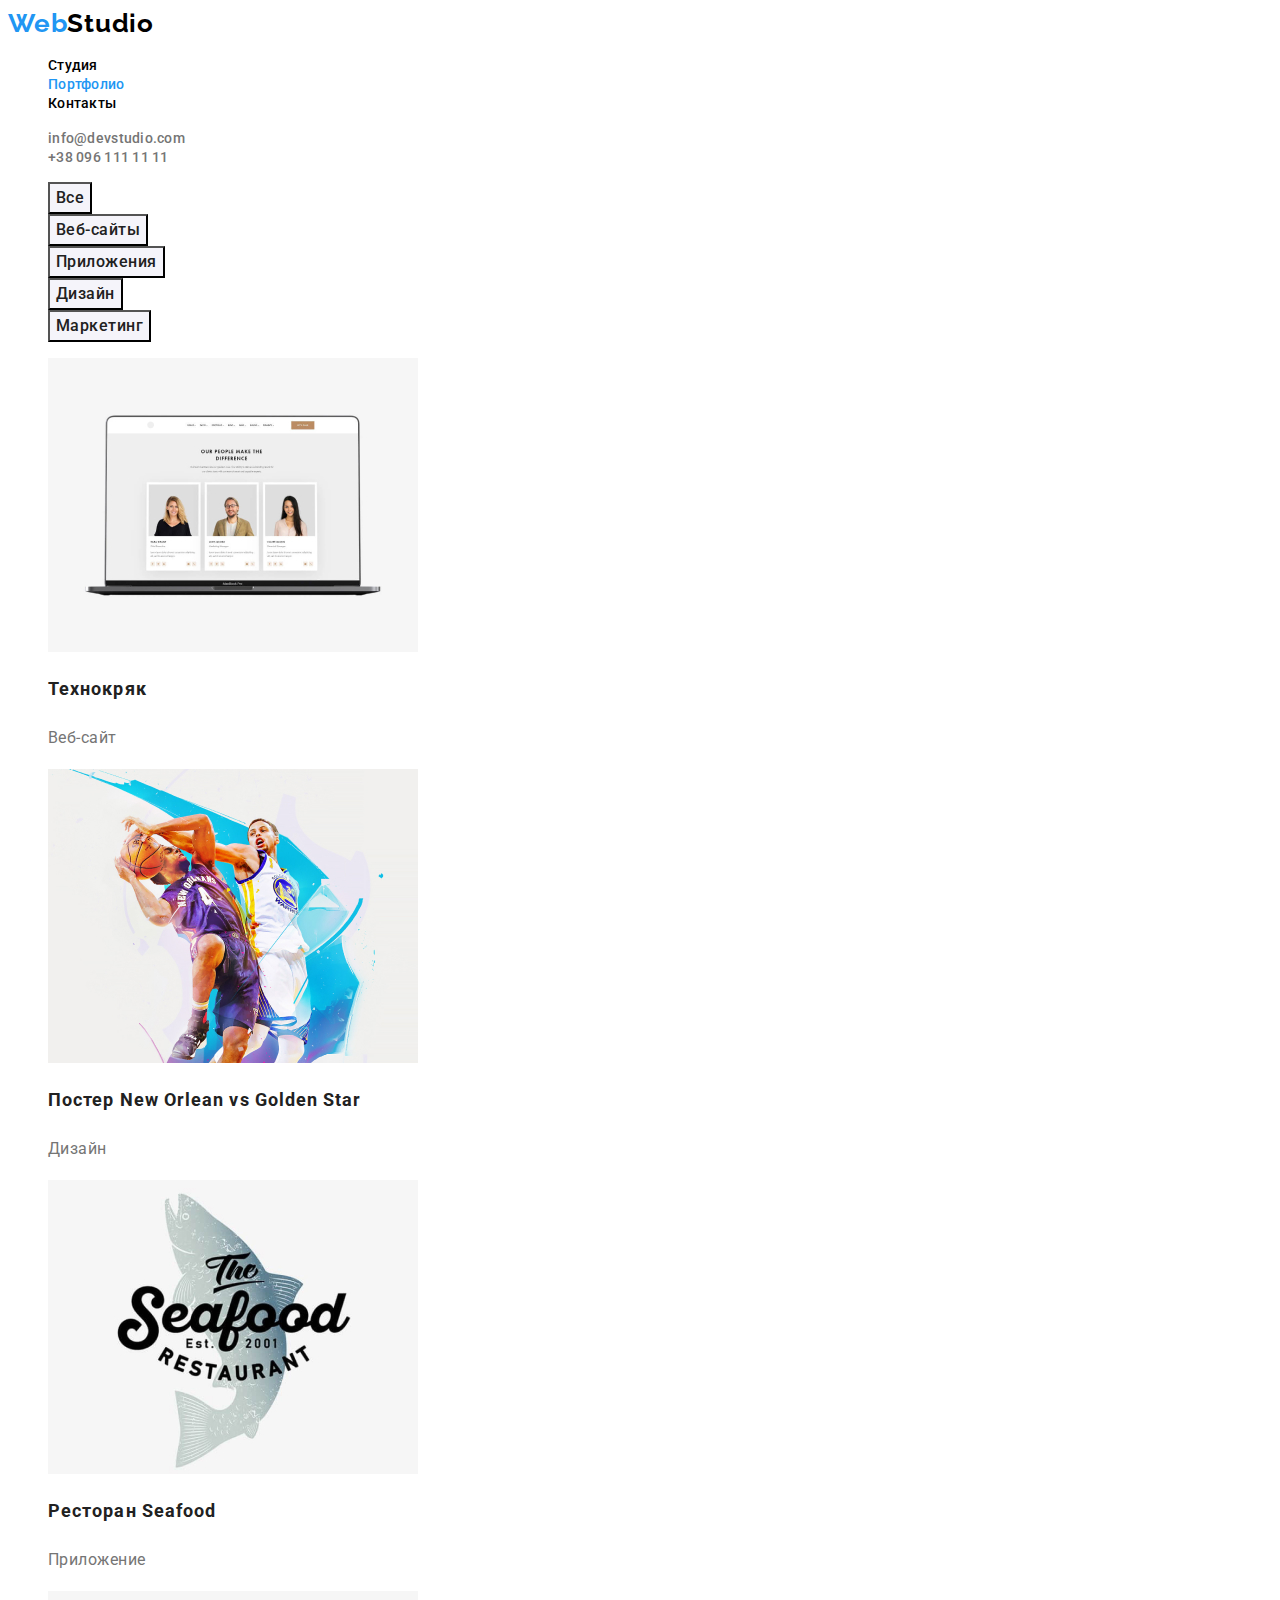
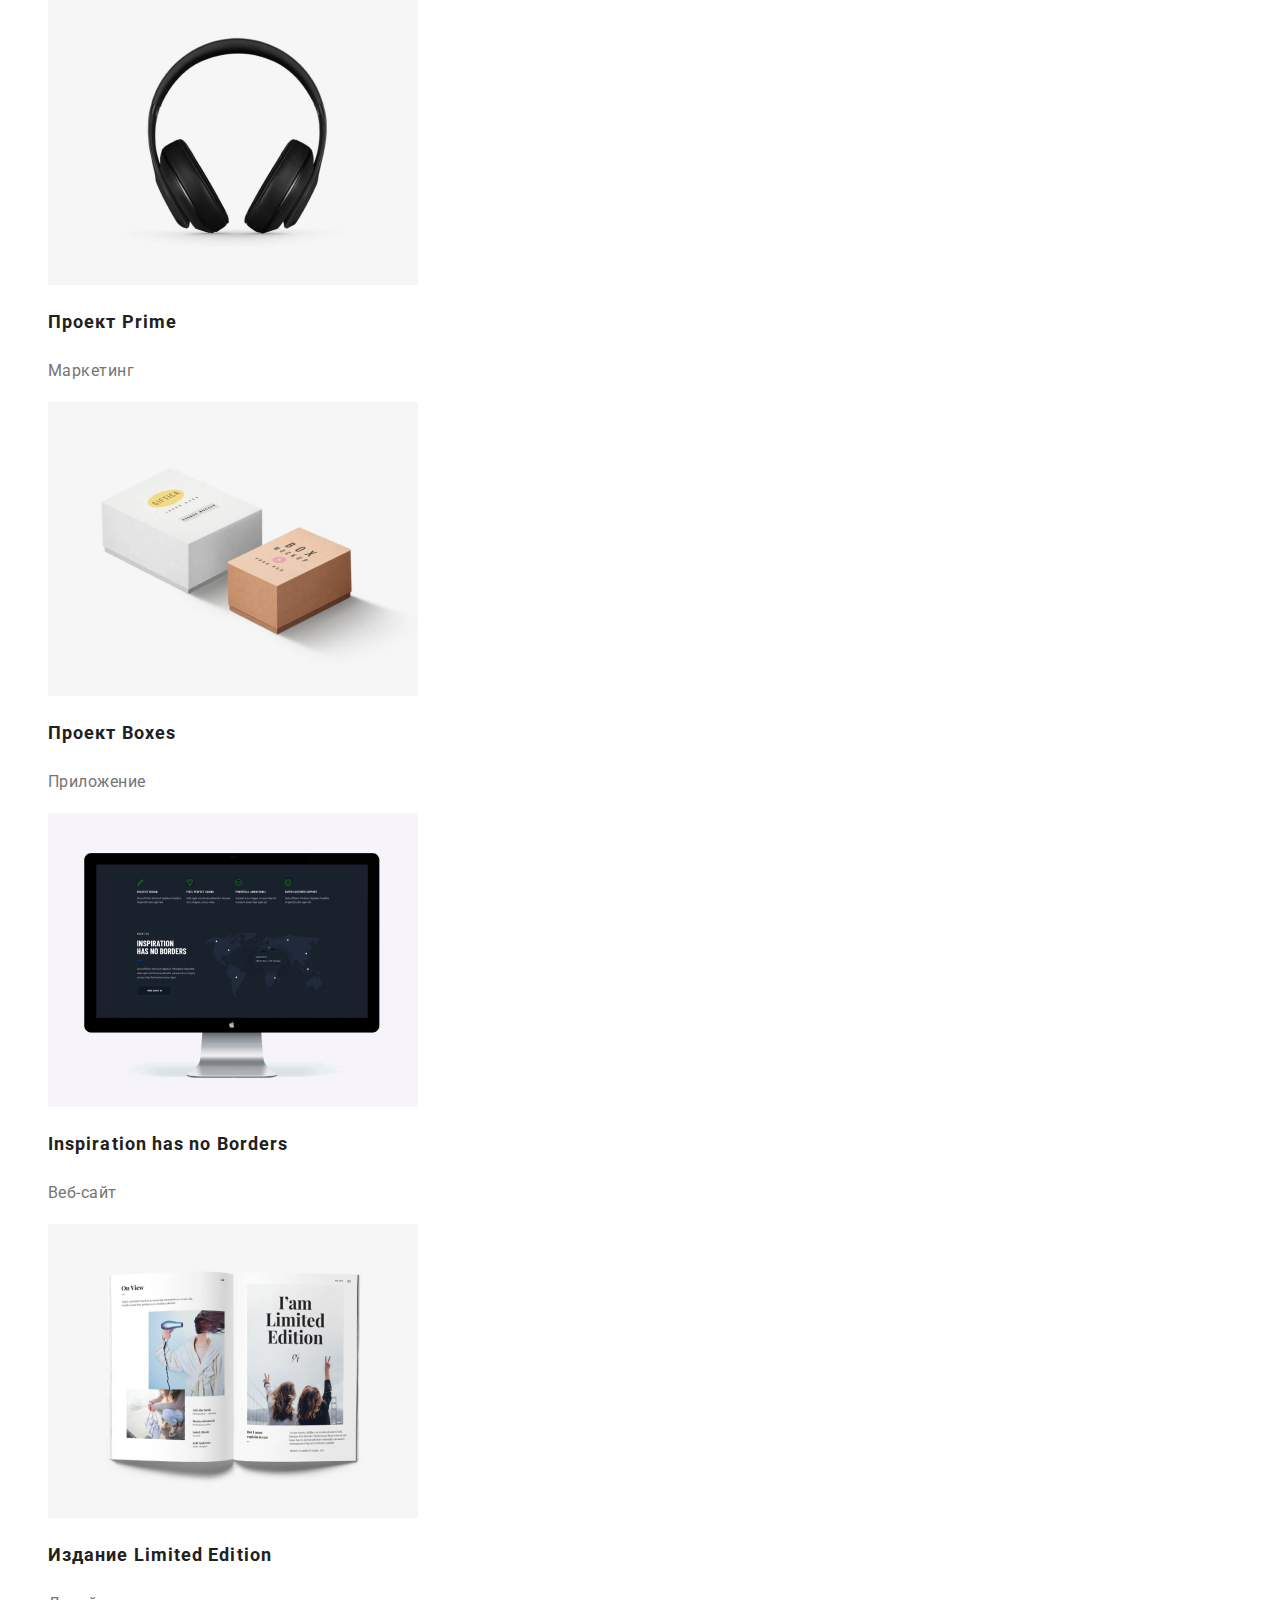
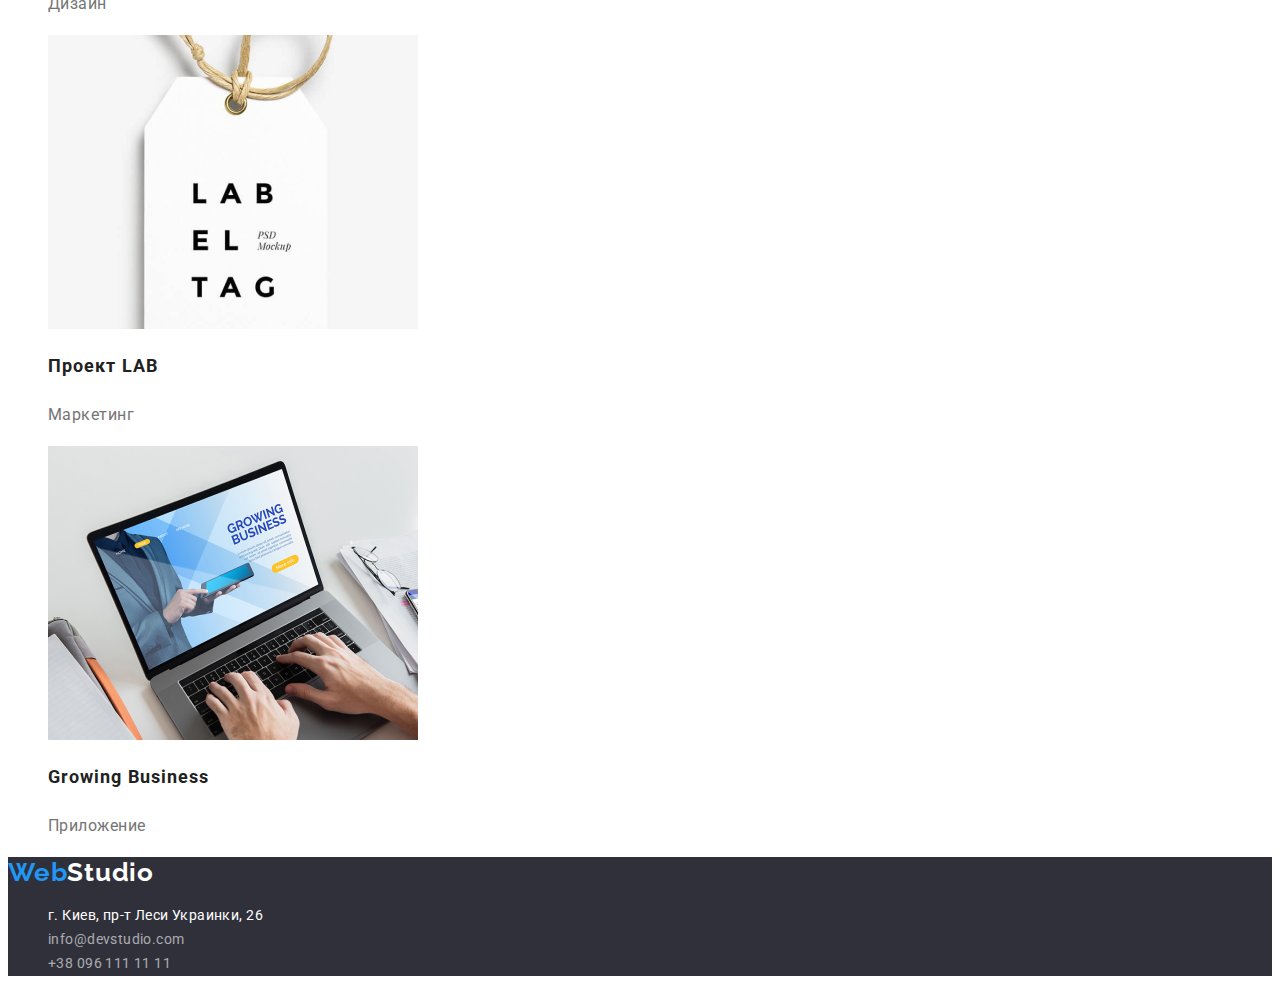
==== portfolio.html @ 1c113f33 "Копирование ДЗ-2" ====
<!DOCTYPE html>
<html lang="ru">

<head>
    <meta charset="UTF-8">
    <meta http-equiv="X-UA-Compatible" content="IE=edge">
    <meta name="viewport" content="width=device-width, initial-scale=1.0">
    <title>Вебстудия</title>
    <link rel="preconnect" href="https://fonts.gstatic.com">
    <link href="https://fonts.googleapis.com/css2?family=Raleway:wght@700&family=Roboto:wght@400;500;700;900&display=swap"
        rel="stylesheet">
    <link rel="stylesheet" href="https://cdnjs.cloudflare.com/ajax/libs/modern-normalize/1.0.0/modern-normalize.css"
        integrity="sha512-Zx6MlUMKSVJoQ+83OwhdILe8cSEsCzfqThJd7J/VA2UrK6Ctj85p+xzqfyuNXE5B1k25uUdmJ2OzItbBy9GHAQ=="
        crossorigin="anonymous" />
    <link rel="stylesheet" href="./css/styles.css">
</head>

<body>
    <!-- Шапка сайта -->
    <header class="top-header">

        <nav class="header-nav">
            <a class="logo link" href="./index.html" lang="en"><span class="logo-web">Web</span>Studio</a>
        
            <ul class="nav-list list">
                <li class="nav-item"><a class="nav-link link" href="./index.html">Студия</a></li>
                <li class="nav-item"><a class="nav-link current link" href="./portfolio.html">Портфолио</a></li>
                <li class="nav-item"><a class="nav-link link" href="">Контакты</a></li>
            </ul>
        </nav>

        <ul class="list contact-list">
            <li><a class="mail-link link" href="mailto:info@devstudio.com" lang="en">info@devstudio.com</a></li>
            <li><a class="tell-link link" href="tel:+380961111111">+38 096 111 11 11</a></li>
        </ul>
    </header>

    <!--Основной контент-->
    <main>
        <h1 hidden>Наши продукты</h1>
        <section>
            <ul class="filter-list list">
                <li class="filter-item">
                    <button class="filter-button" type="button">Все</button>
                </li>
                <li class="filter-item">
                    <button class="filter-button" type="button">Веб-сайты</button>
                </li>
                <li class="filter-item">
                    <button class="filter-button" type="button">Приложения</button>
                </li>
                <li class="filter-item">
                    <button class="filter-button" type="button">Дизайн</button>
                </li>
                <li class="filter-item">
                    <button class="filter-button" type="button">Маркетинг</button>
                </li>
            </ul>

            <ul class="projects-list list" >
                <li class="projects-item">
                    <img src="./images/portfolio/project1.jpg" alt="Проект веб-сайта Технокряк" width="370" height="294">
                    <h2 class="projects-title">Технокряк</h2>
                    <p class="projects-description">Веб-сайт</p>
                </li>
                <li>
                    <img src="./images/portfolio/project2.jpg" alt="Два баскетболиста в схватке" width="370" height="294">
                    <h2 class="projects-title">Постер <span lang="en">New Orlean vs Golden Star</span></h2>
                    <p class="projects-description">Дизайн</p>
                </li>
                <li>
                    <img src="./images/portfolio/project3.jpg" alt="Логотип ресторана Seafood" width="370" height="294">
                    <h2 class="projects-title">Ресторан <span lang="en">Seafood</span></h2>
                    <p class="projects-description">Приложение</p>
                </li>
                <li>
                    <img src="./images/portfolio/project4.jpg" alt="Наушники" width="370" height="294">
                    <h2 class="projects-title">Проект <span lang="en">Prime</span></h2>
                    <p class="projects-description">Маркетинг</p>
                </li>
                <li>
                    <img src="./images/portfolio/project5.jpg" alt="Упаковочные коробочки" width="370" height="294">
                    <h2 class="projects-title">Проект <span lang="en">Boxes</span></h2>
                    <p class="projects-description">Приложение</p>
                </li>
                <li>
                    <img src="./images/portfolio/project6.jpg" alt="Монитор с веб-сайтом" width="370" height="294">
                    <h2 class="projects-title"><span lang="en">Inspiration has no Borders</span></h2>
                    <p class="projects-description">Веб-сайт</p>
                </li>
                <li>
                    <img src="./images/portfolio/project7.jpg" alt="Раскрытая книга" width="370" height="294">
                    <h2 class="projects-title">Издание <span lang="en">Limited Edition</span></h2>
                    <p class="projects-description">Дизайн</p>
                </li>
                <li>
                    <img src="./images/portfolio/project8.jpg" alt="Бирка с логотипом компаниии" width="370" height="294">
                    <h2 class="projects-title">Проект <span lang="en">LAB</span></h2>
                    <p class="projects-description">Маркетинг</p>
                </li>
                <li>
                    <img src="./images/portfolio/project9.jpg" alt="Приложение в ноутбуке" width="370" height="294">
                    <h2 class="projects-title"><span lang="en">Growing Business</span></h2>
                    <p class="projects-description">Приложение</p>
                    </li>
            </ul>
        </section>


    </main>


    <!-- Подвал -->
    <footer class="footer">
        <h2 hidden>Футер</h2>
        <p><a class="logo link" href="./index.html" lang="en"><span class="logo-web">Web</span><span class="logo-footer">Studio</span></a></p>
        <address class="address">
            <ul class="footer-list list">
                <li><a class="footer-link link" href="https://goo.gl/maps/F6Xvro93UMRjj7kQ9">г. Киев, пр-т Леси Украинки, 26</a></li>
                <li><a class="footer-link footer-link-contact link" href="mailto:info@devstudio.com" lang="en">info@devstudio.com</a></li>
                <li><a class="footer-link footer-link-contact link" href="tel:+380961111111">+38 096 111 11 11</a></li>
            </ul>
        </address>
    </footer>
</body>

</html>
---- css/styles.css ----
:root {
  --main-font: Roboto, sans-serif;
  --logo-font: Raleway, sans-serif;
  --main-color: #000000;
  --secondary-color: #757575;
  --accent-color: #2196f3;
  --herro-color: #2f303a;
  --team-background-color: #f5f4fa;
  --footer-color: #ffffff;
  --button-color: #212121;
  --background-button-color: #f5f4fa;
  --backround-footer: #2f303a;
  --footer-link-contact-color: rgba(255, 255, 255, 0.6);
}
/*общие стили*/
body {
  font-family: var(--main-font);
  color: var(--main-color);
}

/*cброс стилей*/
.link {
  text-decoration: none;
}

.list {
  list-style: none;
}

.address {
  font-style: normal;
}

/*======конец cброса стилей======*/

/*=====HEADER=======*/

/*стиль лого*/
.logo {
  font-family: var(--logo-font);
  font-weight: 700;
  font-size: 26px;
  line-height: 1.19;
  letter-spacing: 0.03em;
  color: var(--main-color);
}

/*стиль надписи веб*/
.logo-web {
  color: var(--accent-color);
}

/*стили навигации*/
.nav-link {
  font-weight: 500;
  font-size: 14px;
  line-height: 1.14;
  letter-spacing: 0.02em;
  color: var(--main-color);
}

/*активная страница*/
.current {
  color: var(--accent-color);
}

/*наведение*/
.nav-link:hover,
.nav-link:focus {
  color: var(--accent-color);
}

/*маил, тел*/
.mail-link,
.tell-link {
  font-weight: 500;
  font-size: 14px;
  line-height: 1.14;
  letter-spacing: 0.02em;
  color: var(--secondary-color);
}

/*при наведении*/
.mail-link:hover,
.mail-link:focus,
.tell-link:hover,
.tell-link:focus {
  color: var(--accent-color);
}
/*=====END HEADER*=======/

/*=====MAIN=======*/

/*герой*/
.herro {
  background-color: var(--herro-color);
}
.herro-title {
  font-weight: 900;
  font-size: 44px;
  line-height: 1.36;
  text-align: center;
  letter-spacing: 0.06em;
  text-transform: uppercase;
  color: var(--footer-color);
  text-shadow: 0px 4px 4px rgba(0, 0, 0, 0.25);
}

/*модальная кнопка*/
.modal-btn {
  font-weight: 700;
  font-size: 16px;
  line-height: 1.88;
  letter-spacing: 0.06em;
  background-color: var(--accent-color);
  color: var(--footer-color);
  cursor: pointer;
}

/*преимущества*/
.feature-title {
  font-weight: 700;
  font-size: 14px;
  line-height: 1.14;
  letter-spacing: 0.03em;
  text-transform: uppercase;
}

.feature-text {
  font-size: 14px;
  line-height: 1.71;
  letter-spacing: 0.03em;
  color: var(--secondary-color);
}
/*чем мы занимаемся*/
.activities-title {
  font-weight: 700;
  font-size: 36px;
  line-height: 1.17;
  text-align: center;
  letter-spacing: 0.03em;
}
/*члены команды*/
.team {
  background-color: var(--team-background-color);
}

.team-item {
  background-color: var(--footer-color);
}
.team-name {
  font-weight: 500;
  font-size: 16px;
  line-height: 1.19;
  text-align: center;
  letter-spacing: 0.03em;
  color: var(--main-color);
}

.team-position {
  font-size: 16px;
  line-height: 1.19;
  text-align: center;
  letter-spacing: 0.03em;
  color: var(--secondary-color);
}

/*=====END MAIN=======*/

/*=====FOOTER=========*/
.footer {
  background-color: var(--backround-footer);
}
/*цвет лого*/
.logo-footer {
  color: var(--footer-color);
}
/*адресс*/
.footer-link {
  font-size: 14px;
  line-height: 1.71;
  letter-spacing: 0.03em;
  color: var(--footer-color);
}

.footer-link-contact {
  color: var(--footer-link-contact-color);
}
/*=======END FOOTER=======*/

/*========FILTER========*/

/*стиль фильтра*/
.filter-button {
  font-family: inherit;
  font-weight: 500;
  font-size: 16px;
  line-height: 1.63;
  text-align: center;
  letter-spacing: 0.03em;
  color: var(--button-color);
  background-color: var(--background-button-color);
}

/*при наведении*/
.filter-button:hover,
.filter-button:focus {
  cursor: pointer;
  color: var(--background-button-color);
  background-color: var(--accent-color);
}
/*===========PROJECT===========*/

/*проекты названия*/
.projects-title {
  font-weight: 700;
  font-size: 18px;
  line-height: 2;
  letter-spacing: 0.06em;
  color: var(--button-color);
}

/*тип проекты*/
.projects-description {
  font-size: 16px;
  line-height: 1.88;
  letter-spacing: 0.03em;
  color: var(--secondary-color);
}
/*===========END PROJECT===========*/
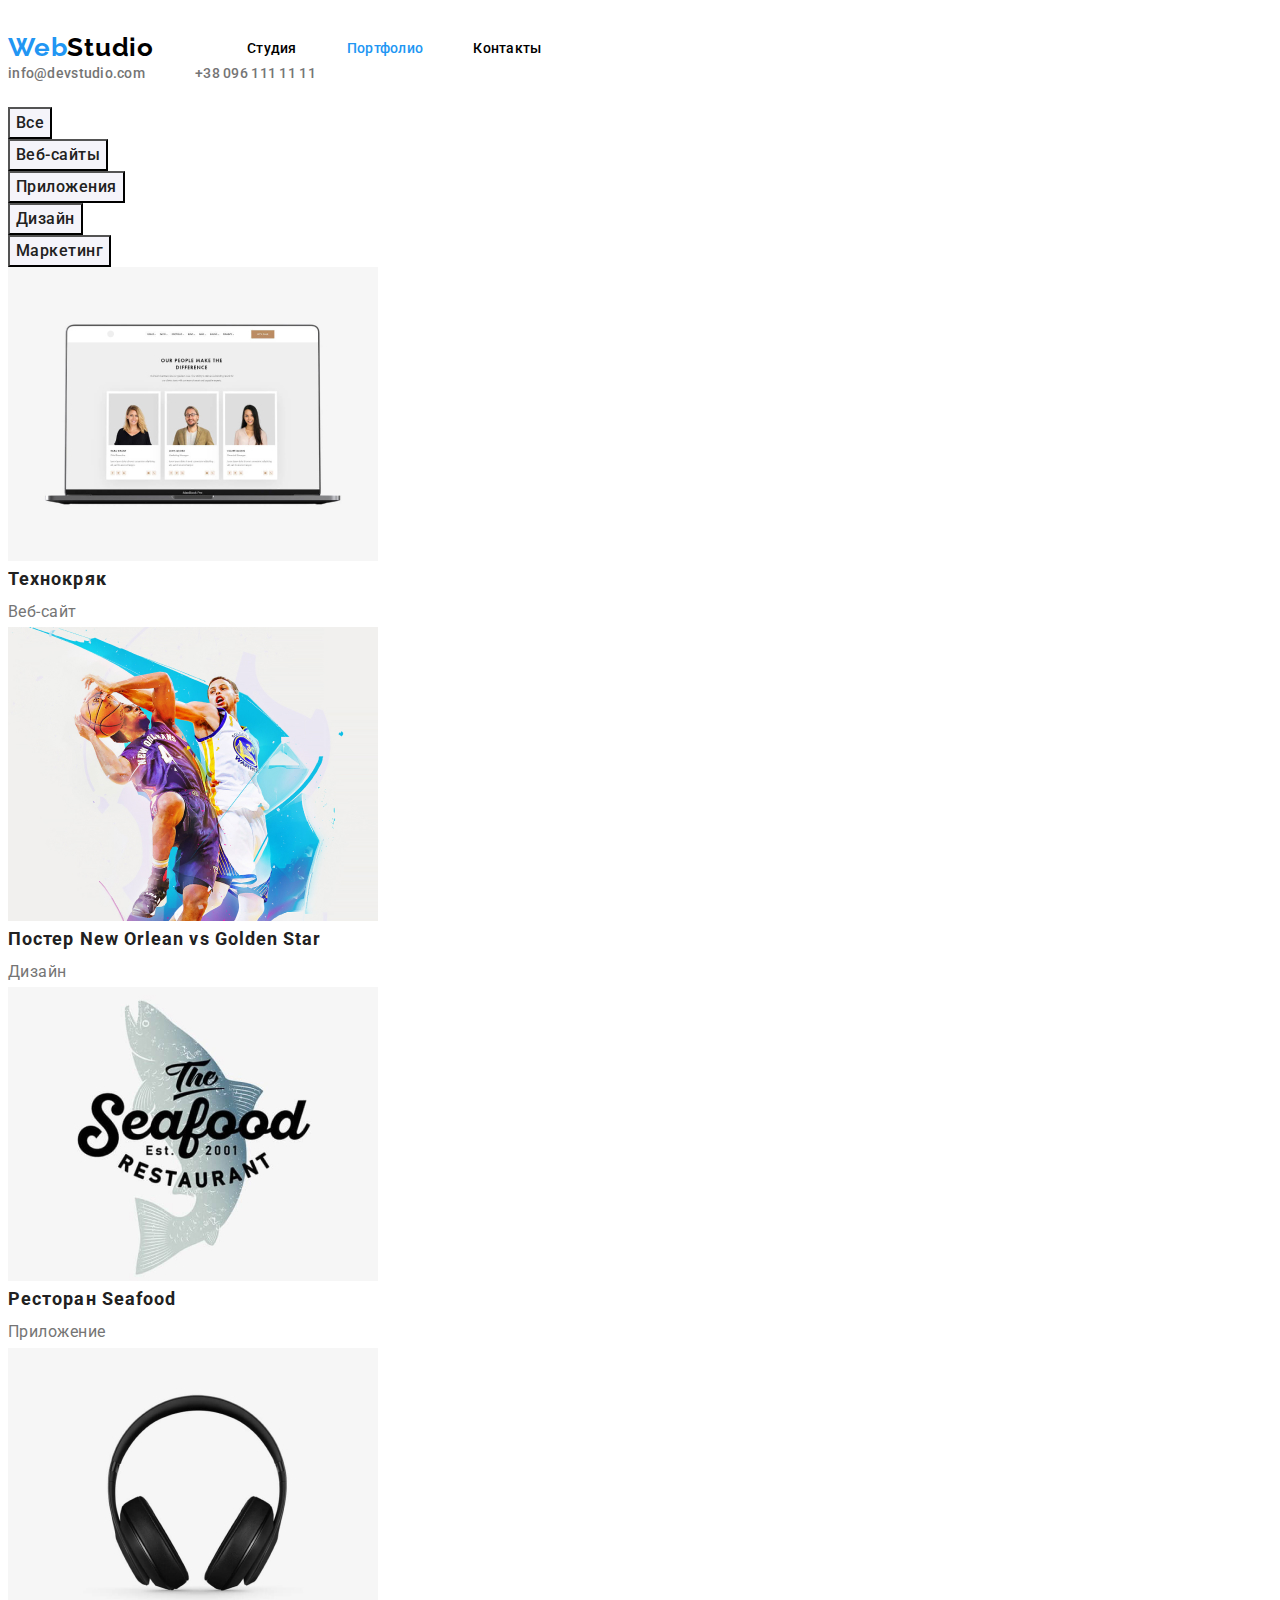
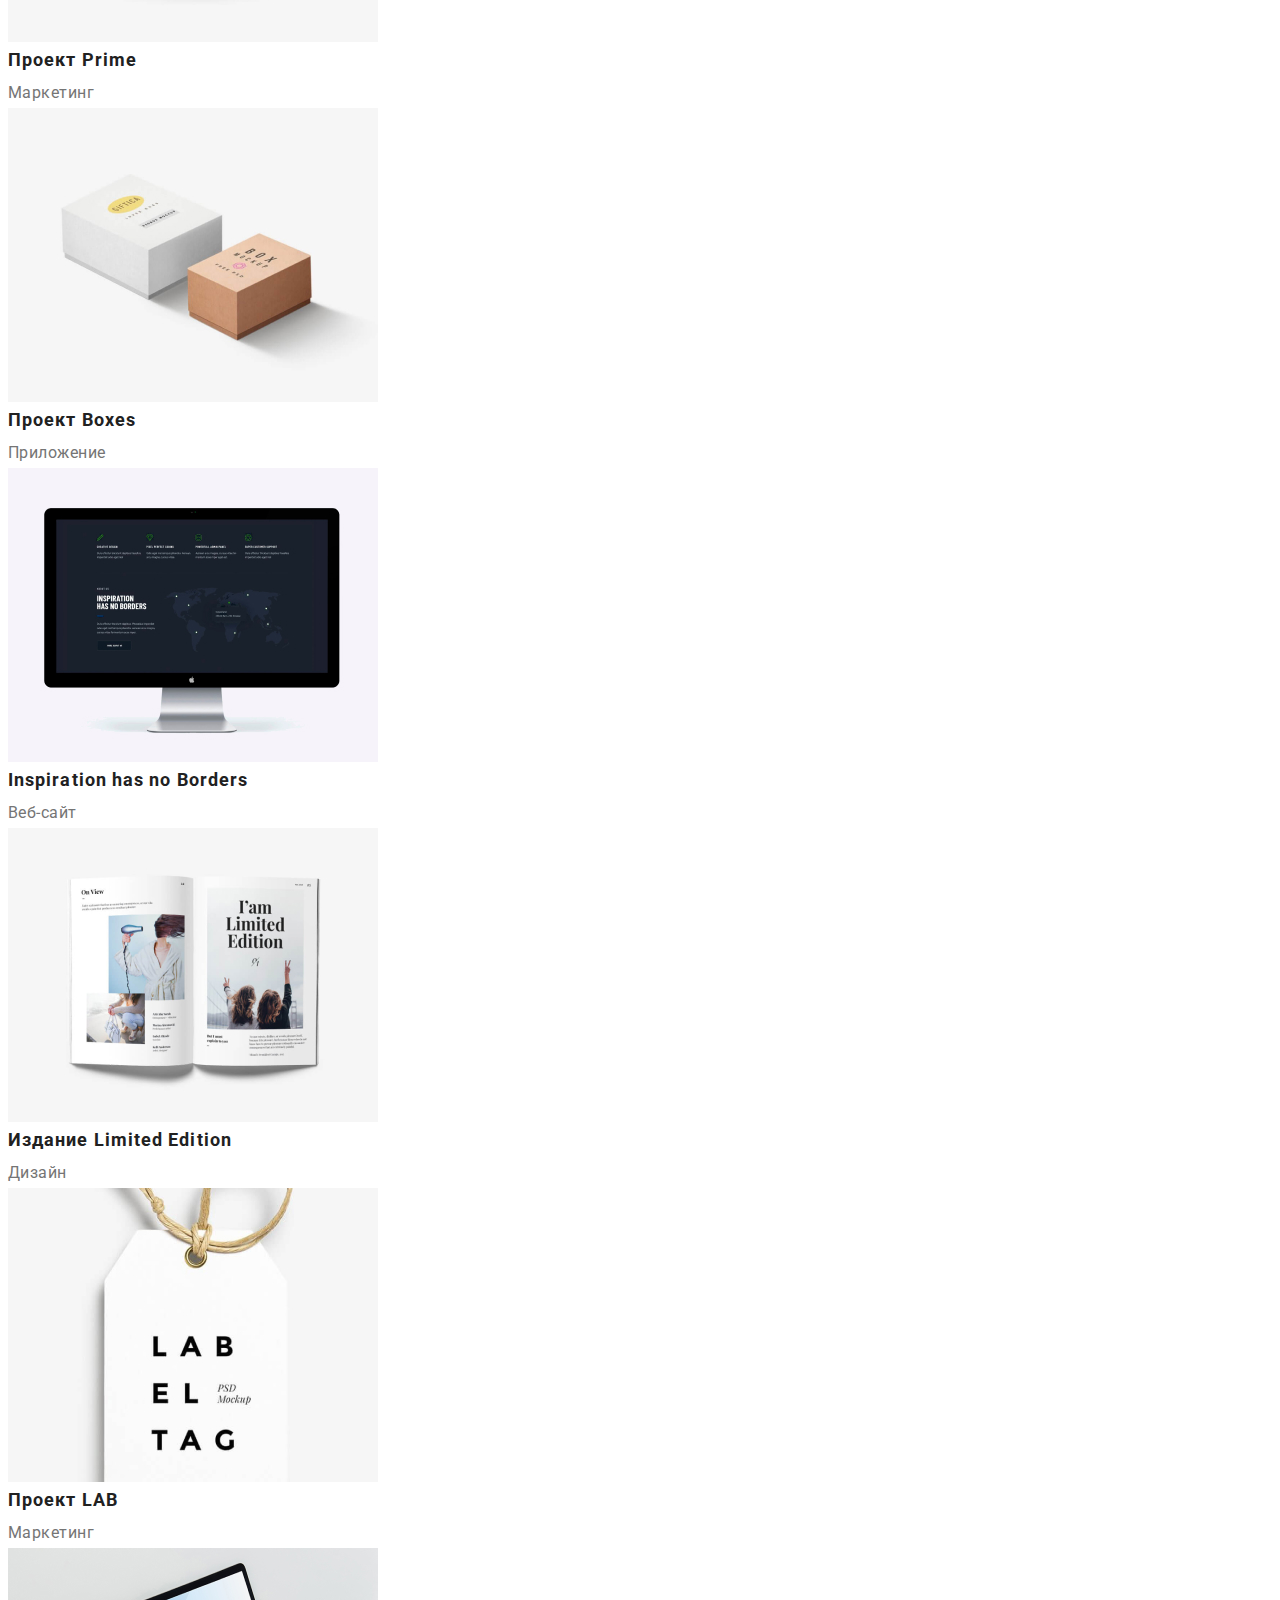
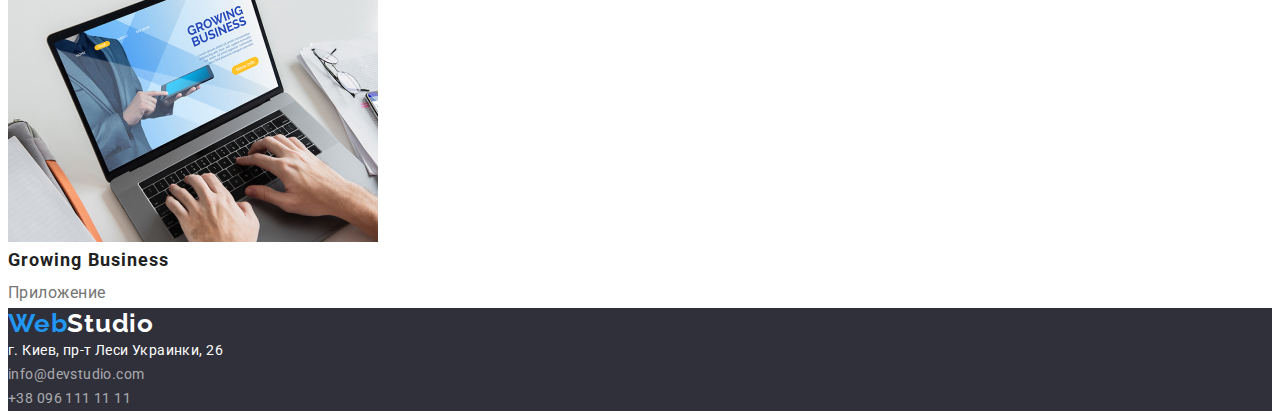
==== commit bda89c10: "Как то так" ====
--- a/portfolio.html
+++ b/portfolio.html
@@ -21,7 +21,7 @@
 
         <nav class="header-nav">
             <a class="logo link" href="./index.html" lang="en"><span class="logo-web">Web</span>Studio</a>
-        
+            
             <ul class="nav-list list">
                 <li class="nav-item"><a class="nav-link link" href="./index.html">Студия</a></li>
                 <li class="nav-item"><a class="nav-link current link" href="./portfolio.html">Портфолио</a></li>
@@ -33,11 +33,12 @@
             <li><a class="mail-link link" href="mailto:info@devstudio.com" lang="en">info@devstudio.com</a></li>
             <li><a class="tell-link link" href="tel:+380961111111">+38 096 111 11 11</a></li>
         </ul>
+        
     </header>
 
     <!--Основной контент-->
     <main>
-        <h1 hidden>Наши продукты</h1>
+        <h1 class="visually-hidden">Наши продукты</h1>
         <section>
             <ul class="filter-list list">
                 <li class="filter-item">
@@ -112,7 +113,7 @@
 
     <!-- Подвал -->
     <footer class="footer">
-        <h2 hidden>Футер</h2>
+        <h2 class="visually-hidden">Подвал сайта</h2>
         <p><a class="logo link" href="./index.html" lang="en"><span class="logo-web">Web</span><span class="logo-footer">Studio</span></a></p>
         <address class="address">
             <ul class="footer-list list">
--- a/css/styles.css
+++ b/css/styles.css
@@ -11,7 +11,10 @@
   --background-button-color: #f5f4fa;
   --backround-footer: #2f303a;
   --footer-link-contact-color: rgba(255, 255, 255, 0.6);
-}
+  --section-pt: 94px;
+  --section-pb: 94px;
+}
+
 /*общие стили*/
 body {
   font-family: var(--main-font);
@@ -31,11 +34,51 @@
   font-style: normal;
 }
 
+h1,
+h2,
+h3,
+h4,
+h5,
+h6,
+p {
+  margin: 0;
+}
+
+ul,
+ol {
+  margin: 0;
+  padding: 0;
+}
+
+img {
+  display: block;
+}
+
+/*Скрытые заголовки*/
+.visually-hidden {
+  position: absolute !important;
+  clip: rect(1px 1px 1px 1px); /* IE6, IE7 */
+  clip: rect(1px, 1px, 1px, 1px);
+  padding: 0 !important;
+  border: 0 !important;
+  height: 1px !important;
+  width: 1px !important;
+  overflow: hidden;
+}
+/*Конец скрытых заголовков*/
 /*======конец cброса стилей======*/
 
 /*=====HEADER=======*/
 
+.container {
+  width: 1200px;
+  margin: 0 auto;
+  padding-left: 15px;
+  padding-right: 15px;
+}
+
 /*стиль лого*/
+
 .logo {
   font-family: var(--logo-font);
   font-weight: 700;
@@ -51,6 +94,42 @@
 }
 
 /*стили навигации*/
+.top-header {
+  padding-top: 24px;
+  padding-bottom: 25px;
+}
+.top-header .container {
+  display: flex;
+  align-items: center;
+}
+
+.header-nav {
+  display: flex;
+  align-items: center;
+}
+
+.nav-list {
+  display: flex;
+  align-items: center;
+}
+
+.contact-list {
+  display: flex;
+  margin-left: auto;
+  align-items: center;
+}
+.tell-link {
+  margin-left: 50px;
+}
+
+.logo {
+  margin-right: 93px;
+}
+
+.nav-item {
+  margin-right: 50px;
+}
+
 .nav-link {
   font-weight: 500;
   font-size: 14px;
@@ -118,7 +197,29 @@
 }
 
 /*преимущества*/
+
+.feature {
+  padding-top: var(--section-pt);
+  padding-bottom: var(--section-pb);
+}
+
+.feature-item {
+  display: flex;
+  /*justify-content: space-between;*/
+  /*flex-basis: calc(100% / 4 - 30px);*/
+  /*flex-wrap: wrap;*/
+  margin-left: -30px;
+  margin-top: -30px;
+}
+
+.feature-block {
+  margin-left: 30px;
+  margin-top: 30px;
+  flex-basis: (100% / 4 - 30px);
+}
+
 .feature-title {
+  margin-bottom: 10px;
   font-weight: 700;
   font-size: 14px;
   line-height: 1.14;
@@ -140,6 +241,17 @@
   text-align: center;
   letter-spacing: 0.03em;
 }
+
+.activities-list {
+  display: flex;
+}
+
+.activities-list-img {
+  margin-left: 30px;
+  margin-top: 30px;
+  flex-basis: (100% / 3 - 30px);
+}
+
 /*члены команды*/
 .team {
   background-color: var(--team-background-color);
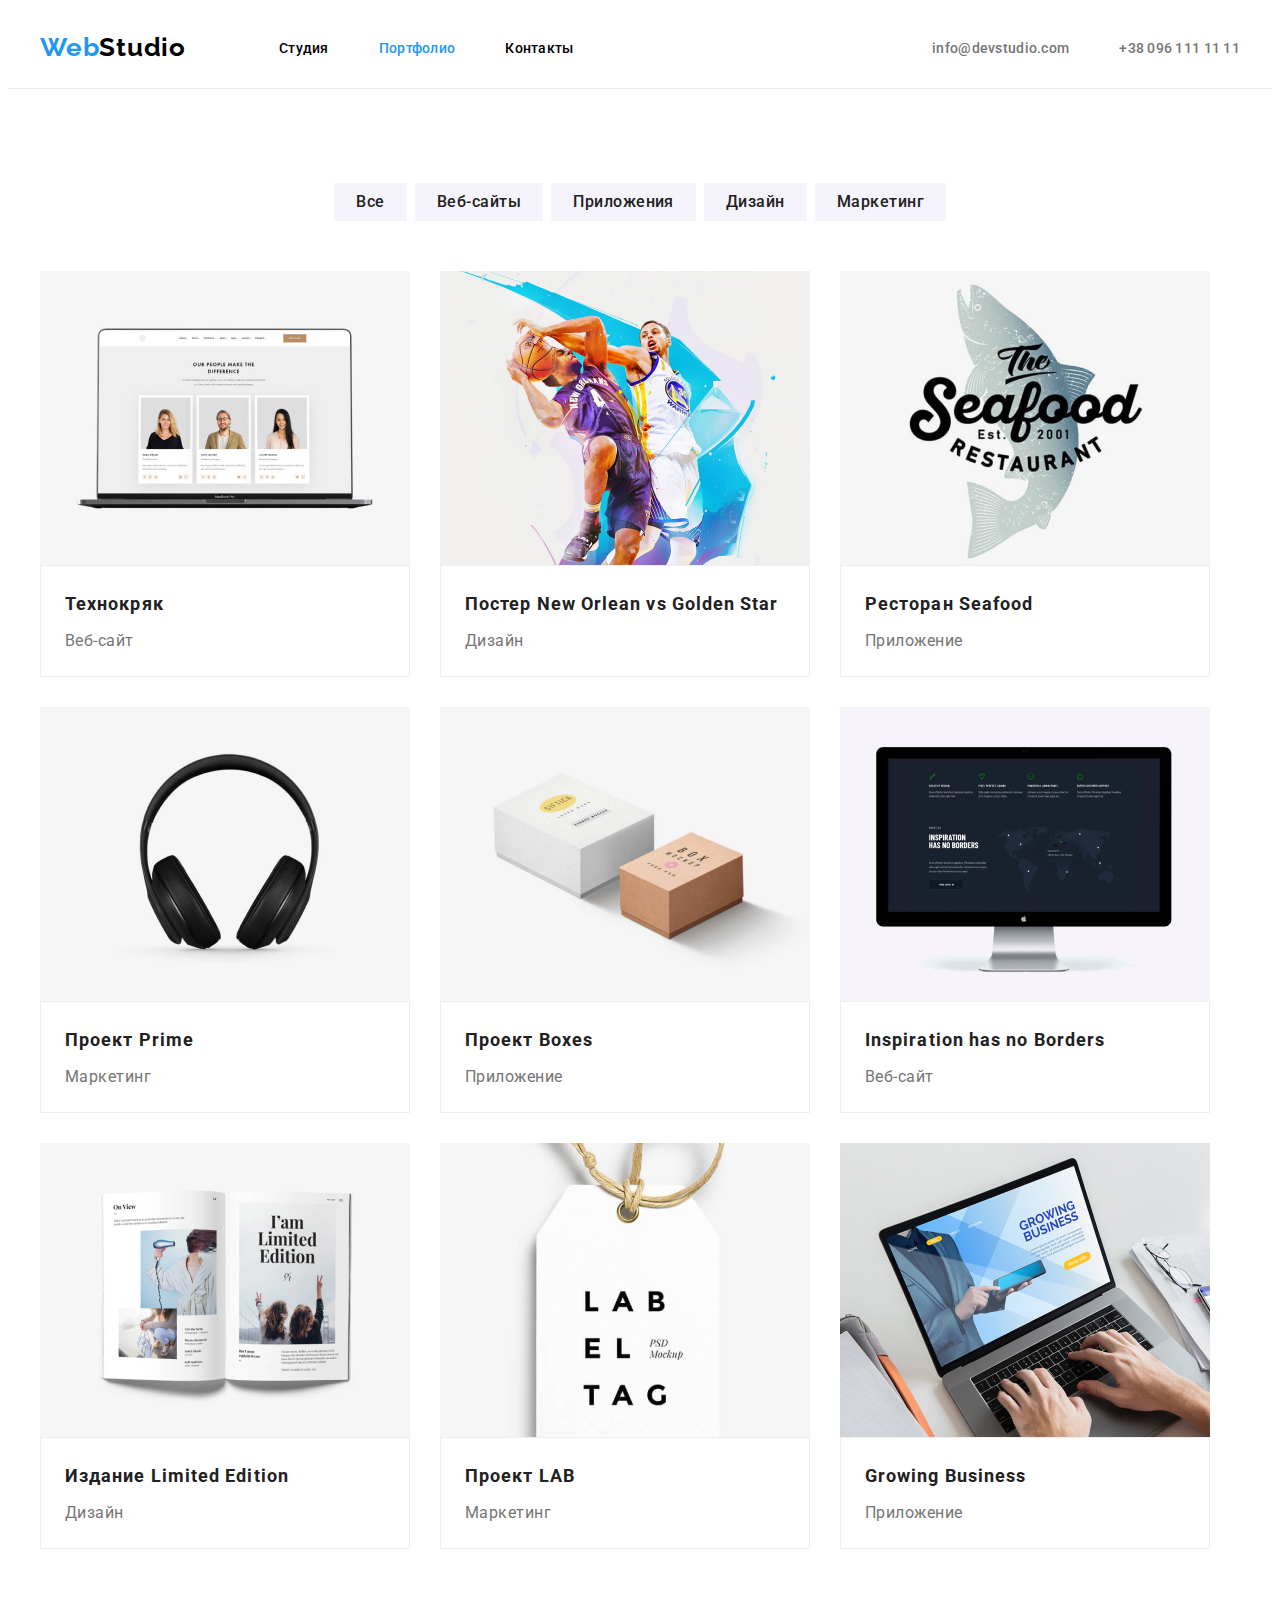
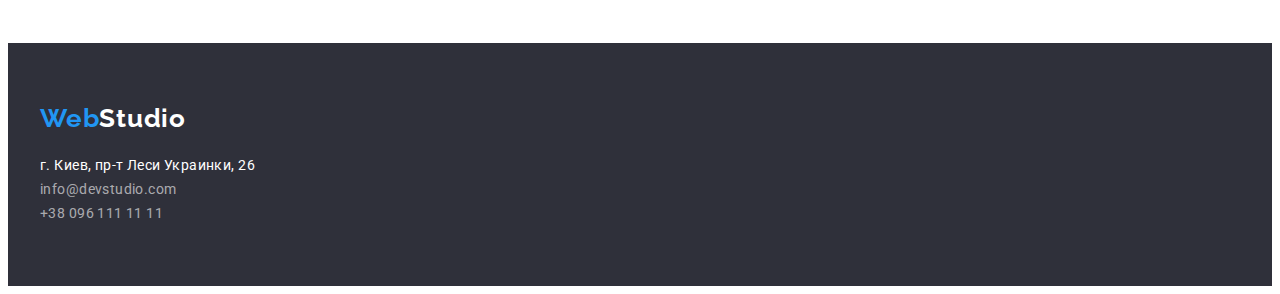
==== commit 41cbb076: "Первая здача)" ====
--- a/portfolio.html
+++ b/portfolio.html
@@ -17,95 +17,117 @@
 
 <body>
     <!-- Шапка сайта -->
-    <header class="top-header">
-
-        <nav class="header-nav">
-            <a class="logo link" href="./index.html" lang="en"><span class="logo-web">Web</span>Studio</a>
-            
-            <ul class="nav-list list">
-                <li class="nav-item"><a class="nav-link link" href="./index.html">Студия</a></li>
-                <li class="nav-item"><a class="nav-link current link" href="./portfolio.html">Портфолио</a></li>
-                <li class="nav-item"><a class="nav-link link" href="">Контакты</a></li>
+    <header class="top-header top-header-portfolio">
+    
+        <div class="container">
+    
+            <nav class="header-nav">
+                <a class="logo link" href="./index.html" lang="en"><span class="logo-web">Web</span>Studio</a>
+    
+                <ul class="nav-list list">
+                    <li class="nav-item"><a class="nav-link link" href="./index.html">Студия</a></li>
+                    <li class="nav-item"><a class="nav-link current link" href="./portfolio.html">Портфолио</a></li>
+                    <li class="nav-item"><a class="nav-link link" href="">Контакты</a></li>
+                </ul>
+            </nav>
+    
+            <ul class="list contact-list">
+                <li><a class="mail-link link" href="mailto:info@devstudio.com" lang="en">info@devstudio.com</a></li>
+                <li><a class="tell-link link" href="tel:+380961111111">+38 096 111 11 11</a></li>
             </ul>
-        </nav>
-
-        <ul class="list contact-list">
-            <li><a class="mail-link link" href="mailto:info@devstudio.com" lang="en">info@devstudio.com</a></li>
-            <li><a class="tell-link link" href="tel:+380961111111">+38 096 111 11 11</a></li>
-        </ul>
-        
+        </div>
     </header>
 
     <!--Основной контент-->
     <main>
-        <h1 class="visually-hidden">Наши продукты</h1>
-        <section>
-            <ul class="filter-list list">
-                <li class="filter-item">
-                    <button class="filter-button" type="button">Все</button>
-                </li>
-                <li class="filter-item">
-                    <button class="filter-button" type="button">Веб-сайты</button>
-                </li>
-                <li class="filter-item">
-                    <button class="filter-button" type="button">Приложения</button>
-                </li>
-                <li class="filter-item">
-                    <button class="filter-button" type="button">Дизайн</button>
-                </li>
-                <li class="filter-item">
-                    <button class="filter-button" type="button">Маркетинг</button>
-                </li>
-            </ul>
-
-            <ul class="projects-list list" >
-                <li class="projects-item">
-                    <img src="./images/portfolio/project1.jpg" alt="Проект веб-сайта Технокряк" width="370" height="294">
-                    <h2 class="projects-title">Технокряк</h2>
-                    <p class="projects-description">Веб-сайт</p>
-                </li>
-                <li>
-                    <img src="./images/portfolio/project2.jpg" alt="Два баскетболиста в схватке" width="370" height="294">
-                    <h2 class="projects-title">Постер <span lang="en">New Orlean vs Golden Star</span></h2>
-                    <p class="projects-description">Дизайн</p>
-                </li>
-                <li>
-                    <img src="./images/portfolio/project3.jpg" alt="Логотип ресторана Seafood" width="370" height="294">
-                    <h2 class="projects-title">Ресторан <span lang="en">Seafood</span></h2>
-                    <p class="projects-description">Приложение</p>
-                </li>
-                <li>
-                    <img src="./images/portfolio/project4.jpg" alt="Наушники" width="370" height="294">
-                    <h2 class="projects-title">Проект <span lang="en">Prime</span></h2>
-                    <p class="projects-description">Маркетинг</p>
-                </li>
-                <li>
-                    <img src="./images/portfolio/project5.jpg" alt="Упаковочные коробочки" width="370" height="294">
-                    <h2 class="projects-title">Проект <span lang="en">Boxes</span></h2>
-                    <p class="projects-description">Приложение</p>
-                </li>
-                <li>
-                    <img src="./images/portfolio/project6.jpg" alt="Монитор с веб-сайтом" width="370" height="294">
-                    <h2 class="projects-title"><span lang="en">Inspiration has no Borders</span></h2>
-                    <p class="projects-description">Веб-сайт</p>
-                </li>
-                <li>
-                    <img src="./images/portfolio/project7.jpg" alt="Раскрытая книга" width="370" height="294">
-                    <h2 class="projects-title">Издание <span lang="en">Limited Edition</span></h2>
-                    <p class="projects-description">Дизайн</p>
-                </li>
-                <li>
-                    <img src="./images/portfolio/project8.jpg" alt="Бирка с логотипом компаниии" width="370" height="294">
-                    <h2 class="projects-title">Проект <span lang="en">LAB</span></h2>
-                    <p class="projects-description">Маркетинг</p>
-                </li>
-                <li>
-                    <img src="./images/portfolio/project9.jpg" alt="Приложение в ноутбуке" width="370" height="294">
-                    <h2 class="projects-title"><span lang="en">Growing Business</span></h2>
-                    <p class="projects-description">Приложение</p>
+        <div class="container">
+            <h1 class="visually-hidden">Наши продукты</h1>
+            <section>
+                <ul class="filter-list list">
+                    <li class="filter-item">
+                        <button class="filter-button" type="button">Все</button>
                     </li>
-            </ul>
-        </section>
+                    <li class="filter-item">
+                        <button class="filter-button" type="button">Веб-сайты</button>
+                    </li>
+                    <li class="filter-item">
+                        <button class="filter-button" type="button">Приложения</button>
+                    </li>
+                    <li class="filter-item">
+                        <button class="filter-button" type="button">Дизайн</button>
+                    </li>
+                    <li class="filter-item">
+                        <button class="filter-button" type="button">Маркетинг</button>
+                    </li>
+                </ul>
+            
+                <ul class="projects-list list" >
+                    <li class="projects-item">
+                        <img src="./images/portfolio/project1.jpg" alt="Проект веб-сайта Технокряк" width="370" height="294">
+                        <div class="projects-title-name">
+                            <h2 class="projects-title">Технокряк</h2>
+                            <p class="projects-description">Веб-сайт</p>
+                        </div>
+                    </li>
+                    <li class="projects-item">
+                        <img src="./images/portfolio/project2.jpg" alt="Два баскетболиста в схватке" width="370" height="294">
+                            <div class="projects-title-name">
+                            <h2 class="projects-title">Постер <span lang="en">New Orlean vs Golden Star</span></h2>
+                        <p class="projects-description">Дизайн</p>
+                        </div>
+                    </li>
+                    <li class="projects-item">
+                        <img src="./images/portfolio/project3.jpg" alt="Логотип ресторана Seafood" width="370" height="294">
+                        <div class="projects-title-name">
+                            <h2 class="projects-title">Ресторан <span lang="en">Seafood</span></h2>
+                            <p class="projects-description">Приложение</p>
+                        </div>                        
+                    </li>
+                    <li class="projects-item">
+                        <img src="./images/portfolio/project4.jpg" alt="Наушники" width="370" height="294">
+                        <div class="projects-title-name">
+                            <h2 class="projects-title">Проект <span lang="en">Prime</span></h2>
+                            <p class="projects-description">Маркетинг</p>
+                        </div>                        
+                    </li>
+                    <li class="projects-item">
+                        <img src="./images/portfolio/project5.jpg" alt="Упаковочные коробочки" width="370" height="294">
+                        <div class="projects-title-name">
+                            <h2 class="projects-title">Проект <span lang="en">Boxes</span></h2>
+                            <p class="projects-description">Приложение</p>
+                        </div>                        
+                    </li>
+                    <li class="projects-item">
+                        <img src="./images/portfolio/project6.jpg" alt="Монитор с веб-сайтом" width="370" height="294">
+                        <div class="projects-title-name">
+                            <h2 class="projects-title"><span lang="en">Inspiration has no Borders</span></h2>
+                            <p class="projects-description">Веб-сайт</p>
+                        </div>                        
+                    </li>
+                    <li class="projects-item">
+                        <img src="./images/portfolio/project7.jpg" alt="Раскрытая книга" width="370" height="294">
+                        <div class="projects-title-name">
+                            <h2 class="projects-title">Издание <span lang="en">Limited Edition</span></h2>
+                            <p class="projects-description">Дизайн</p>
+                        </div>                       
+                    </li>
+                    <li class="projects-item">
+                        <img src="./images/portfolio/project8.jpg" alt="Бирка с логотипом компаниии" width="370" height="294">
+                        <div class="projects-title-name">
+                            <h2 class="projects-title">Проект <span lang="en">LAB</span></h2>
+                            <p class="projects-description">Маркетинг</p>
+                        </div>                        
+                    </li>
+                    <li class="projects-item">
+                        <img src="./images/portfolio/project9.jpg" alt="Приложение в ноутбуке" width="370" height="294">
+                        <div class="projects-title-name">
+                            <h2 class="projects-title"><span lang="en">Growing Business</span></h2>
+                            <p class="projects-description">Приложение</p>
+                        </div>                        
+                        </li>
+                </ul>
+            </section>
+        </div>
 
 
     </main>
@@ -113,15 +135,22 @@
 
     <!-- Подвал -->
     <footer class="footer">
-        <h2 class="visually-hidden">Подвал сайта</h2>
-        <p><a class="logo link" href="./index.html" lang="en"><span class="logo-web">Web</span><span class="logo-footer">Studio</span></a></p>
-        <address class="address">
-            <ul class="footer-list list">
-                <li><a class="footer-link link" href="https://goo.gl/maps/F6Xvro93UMRjj7kQ9">г. Киев, пр-т Леси Украинки, 26</a></li>
-                <li><a class="footer-link footer-link-contact link" href="mailto:info@devstudio.com" lang="en">info@devstudio.com</a></li>
-                <li><a class="footer-link footer-link-contact link" href="tel:+380961111111">+38 096 111 11 11</a></li>
-            </ul>
-        </address>
+        <div class="container">
+            <h2 class="visually-hidden">Подвал сайта</h2>
+    
+            <p><a class="logo link" href="./index.html" lang="en"><span class="logo-web">Web</span><span
+                        class="logo-footer">Studio</span></a></p>
+    
+            <address class="address">
+                <ul class="footer-list list">
+                    <li><a class="footer-link footer-link-address link" href="https://goo.gl/maps/F6Xvro93UMRjj7kQ9">г.
+                            Киев, пр-т Леси Украинки, 26</a></li>
+                    <li><a class="footer-link footer-link-mail link" href="mailto:info@devstudio.com"
+                            lang="en">info@devstudio.com</a></li>
+                    <li><a class="footer-link footer-link-contact link" href="tel:+380961111111">+38 096 111 11 11</a></li>
+                </ul>
+            </address>
+        </div>
     </footer>
 </body>
 
--- a/css/styles.css
+++ b/css/styles.css
@@ -80,6 +80,8 @@
 /*стиль лого*/
 
 .logo {
+  padding-top: 24px;
+  padding-bottom: 25px;
   font-family: var(--logo-font);
   font-weight: 700;
   font-size: 26px;
@@ -94,10 +96,11 @@
 }
 
 /*стили навигации*/
-.top-header {
-  padding-top: 24px;
-  padding-bottom: 25px;
-}
+
+.top-header-portfolio {
+  border-bottom: 1px solid #ececec;
+}
+
 .top-header .container {
   display: flex;
   align-items: center;
@@ -131,6 +134,8 @@
 }
 
 .nav-link {
+  padding-top: 32px;
+  padding-bottom: 32px;
   font-weight: 500;
   font-size: 14px;
   line-height: 1.14;
@@ -152,6 +157,8 @@
 /*маил, тел*/
 .mail-link,
 .tell-link {
+  padding-top: 32px;
+  padding-bottom: 32px;
   font-weight: 500;
   font-size: 14px;
   line-height: 1.14;
@@ -173,8 +180,17 @@
 /*герой*/
 .herro {
   background-color: var(--herro-color);
-}
+  padding-top: 200px;
+  padding-bottom: 200px;
+  margin-left: auto;
+  margin-right: auto;
+}
+
 .herro-title {
+  display: block;
+  margin-left: auto;
+  margin-right: auto;
+  margin-bottom: 30px;
   font-weight: 900;
   font-size: 44px;
   line-height: 1.36;
@@ -187,6 +203,16 @@
 
 /*модальная кнопка*/
 .modal-btn {
+  display: block;
+  margin-left: auto;
+  margin-right: auto;
+  padding-left: 32px;
+  padding-right: 32px;
+  padding-top: 10px;
+  padding-bottom: 10px;
+  box-shadow: 0px 4px 4px rgba(0, 0, 0, 0.15);
+  border-radius: 4px;
+
   font-weight: 700;
   font-size: 16px;
   line-height: 1.88;
@@ -200,14 +226,10 @@
 
 .feature {
   padding-top: var(--section-pt);
-  padding-bottom: var(--section-pb);
 }
 
 .feature-item {
   display: flex;
-  /*justify-content: space-between;*/
-  /*flex-basis: calc(100% / 4 - 30px);*/
-  /*flex-wrap: wrap;*/
   margin-left: -30px;
   margin-top: -30px;
 }
@@ -215,7 +237,7 @@
 .feature-block {
   margin-left: 30px;
   margin-top: 30px;
-  flex-basis: (100% / 4 - 30px);
+  flex-basis: calc((100% - 90px) / 4);
 }
 
 .feature-title {
@@ -234,7 +256,13 @@
   color: var(--secondary-color);
 }
 /*чем мы занимаемся*/
+
+.activities {
+  padding-top: var(--section-pt);
+  padding-bottom: var(--section-pb);
+}
 .activities-title {
+  margin-bottom: 50px;
   font-weight: 700;
   font-size: 36px;
   line-height: 1.17;
@@ -244,23 +272,55 @@
 
 .activities-list {
   display: flex;
+  margin-left: -30px;
+  margin-top: -30px;
 }
 
 .activities-list-img {
   margin-left: 30px;
   margin-top: 30px;
-  flex-basis: (100% / 3 - 30px);
+  flex-basis: calc((100% - 60px) / 3);
 }
 
 /*члены команды*/
 .team {
   background-color: var(--team-background-color);
+  padding-top: var(--section-pt);
+  padding-bottom: var(--section-pb);
+}
+
+.team-title {
+  display: block;
+
+  margin-bottom: 50px;
+  font-weight: 700;
+  font-size: 36px;
+  line-height: 1.17;
+  text-align: center;
+  letter-spacing: 0.03em;
+}
+
+.team-list {
+  display: flex;
+  margin-left: -30px;
+  margin-top: -30px;
+}
+
+.team-item {
+  margin-left: 30px;
+  margin-top: 30px;
+  flex-basis: calc((100% - 90px) / 4);
+
+  box-shadow: 0px 1px 3px rgba(0, 0, 0, 0.12), 0px 1px 1px rgba(0, 0, 0, 0.14),
+    0px 2px 1px rgba(0, 0, 0, 0.2);
+  border-radius: 0px 0px 4px 4px;
 }
 
 .team-item {
   background-color: var(--footer-color);
 }
 .team-name {
+  margin-top: 30px;
   font-weight: 500;
   font-size: 16px;
   line-height: 1.19;
@@ -270,6 +330,8 @@
 }
 
 .team-position {
+  margin-top: 10px;
+  margin-bottom: 30px;
   font-size: 16px;
   line-height: 1.19;
   text-align: center;
@@ -282,6 +344,12 @@
 /*=====FOOTER=========*/
 .footer {
   background-color: var(--backround-footer);
+  padding-top: 60px;
+}
+
+.address {
+  margin-top: 20px;
+  padding-bottom: 60px;
 }
 /*цвет лого*/
 .logo-footer {
@@ -295,6 +363,12 @@
   color: var(--footer-color);
 }
 
+.footer-link-mail,
+.footer-link-address {
+  margin-bottom: 9px;
+}
+
+.footer-link-mail,
 .footer-link-contact {
   color: var(--footer-link-contact-color);
 }
@@ -303,7 +377,21 @@
 /*========FILTER========*/
 
 /*стиль фильтра*/
+
+.filter-list {
+  display: flex;
+  justify-content: center;
+  padding-top: var(--section-pt);
+  margin-bottom: 50px;
+}
+
 .filter-button {
+  min-width: 73px;
+  padding-left: 22px;
+  padding-right: 22px;
+  padding-top: 6px;
+  padding-bottom: 6px;
+  border: none;
   font-family: inherit;
   font-weight: 500;
   font-size: 16px;
@@ -312,6 +400,10 @@
   letter-spacing: 0.03em;
   color: var(--button-color);
   background-color: var(--background-button-color);
+}
+
+.filter-item:not(:last-child) {
+  margin-right: 8px;
 }
 
 /*при наведении*/
@@ -324,7 +416,32 @@
 /*===========PROJECT===========*/
 
 /*проекты названия*/
+
+.projects-list {
+  display: flex;
+  flex-wrap: wrap;
+  margin-left: -30px;
+  margin-top: -30px;
+  padding-bottom: var(--section-pb);
+  flex-basis: calc((100% - 60px) / 3);
+}
+
+.projects-item {
+  margin-left: 30px;
+  margin-top: 30px;
+  /*border: 1px solid #eeeeee;*/
+}
+
+.projects-title-name {
+  padding-left: 24px;
+  padding-right: 24px;
+  padding-top: 20px;
+  padding-bottom: 20px;
+  border: 1px solid #eeeeee;
+}
+
 .projects-title {
+  margin-bottom: 4px;
   font-weight: 700;
   font-size: 18px;
   line-height: 2;
@@ -334,6 +451,7 @@
 
 /*тип проекты*/
 .projects-description {
+  display: inline-block;
   font-size: 16px;
   line-height: 1.88;
   letter-spacing: 0.03em;
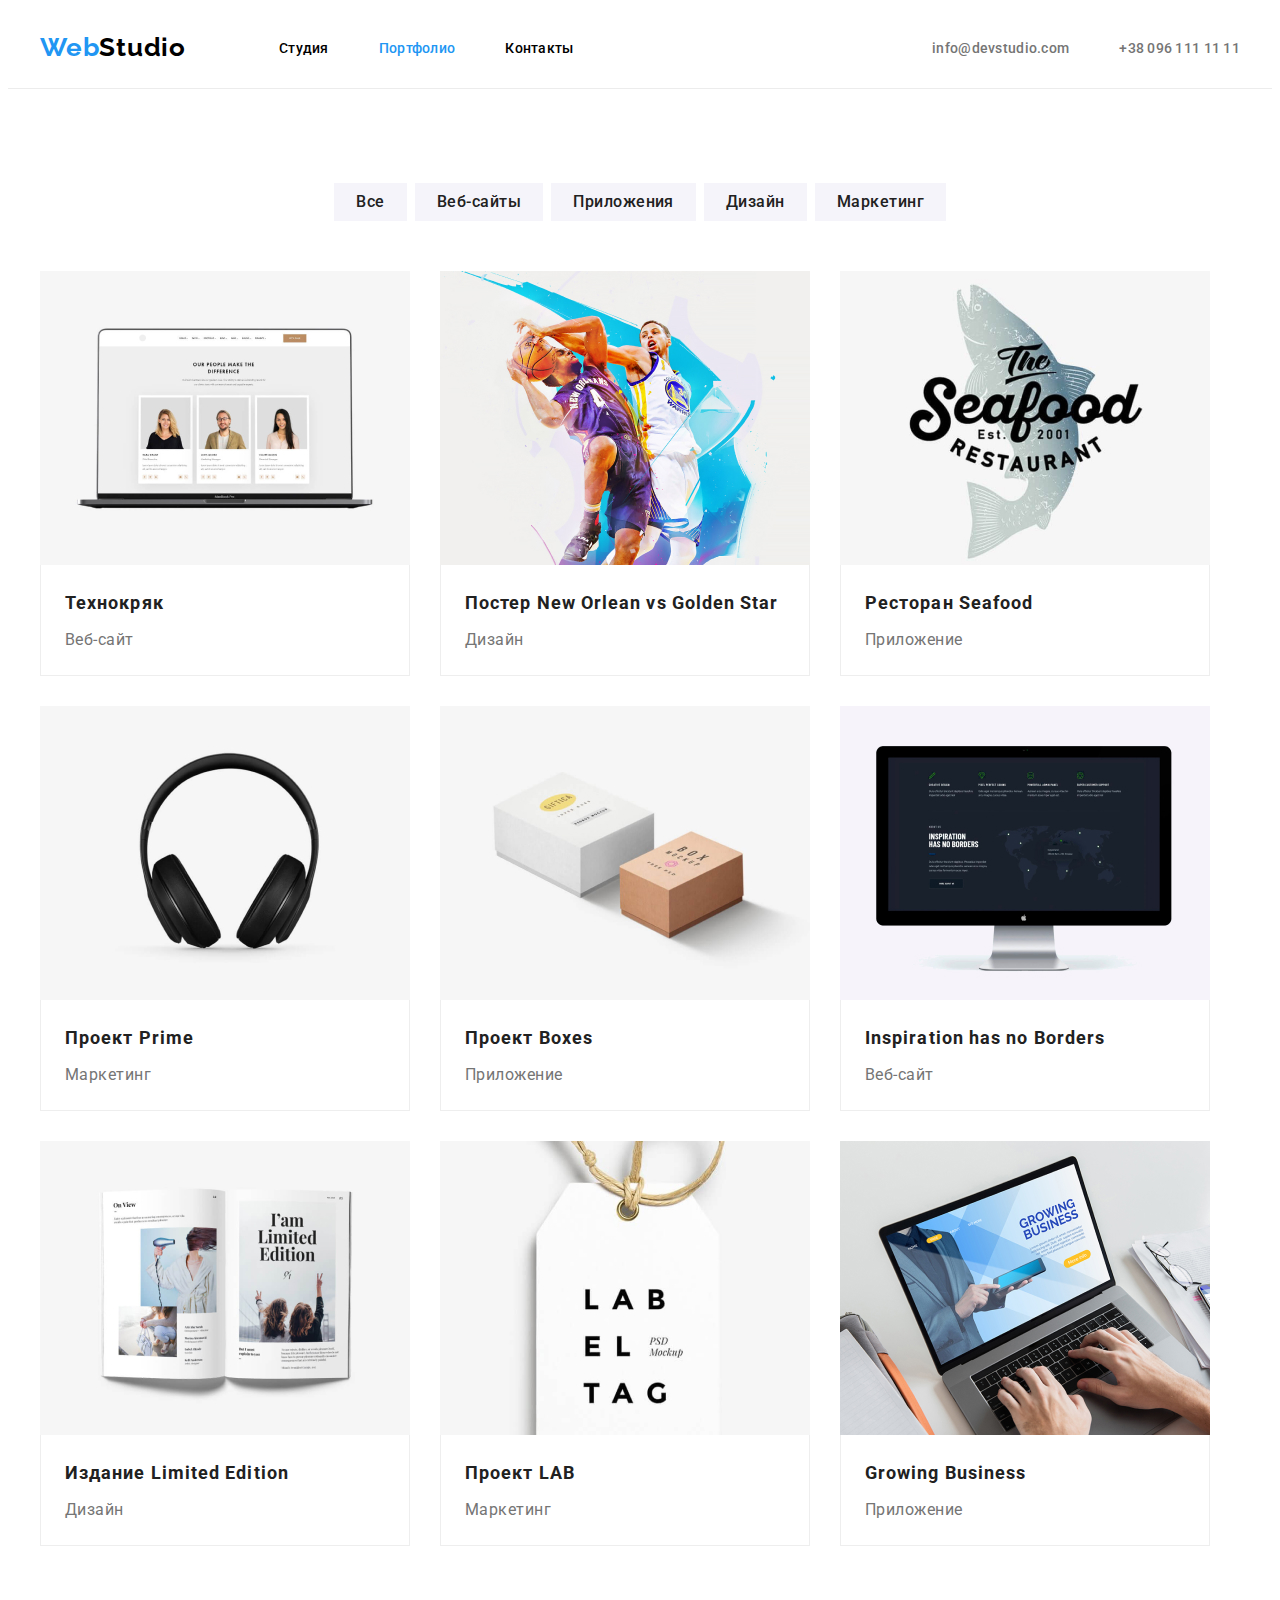
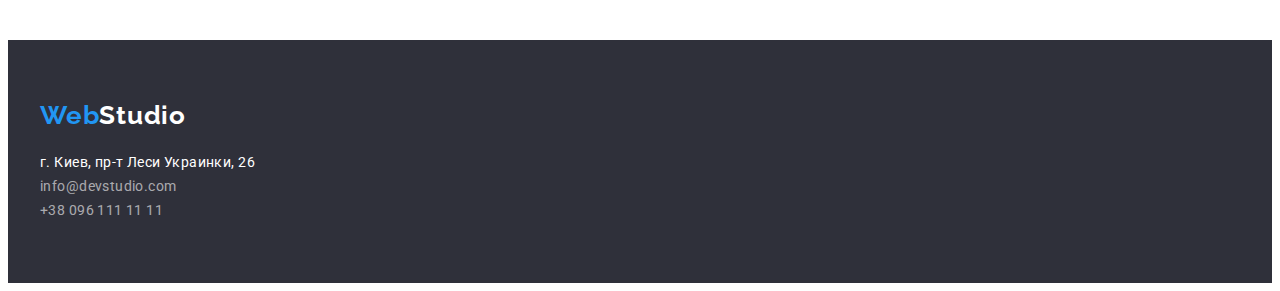
==== commit aef0d6dc: "2 исправления" ====
--- a/portfolio.html
+++ b/portfolio.html
@@ -32,8 +32,8 @@
             </nav>
     
             <ul class="list contact-list">
-                <li><a class="mail-link link" href="mailto:info@devstudio.com" lang="en">info@devstudio.com</a></li>
-                <li><a class="tell-link link" href="tel:+380961111111">+38 096 111 11 11</a></li>
+                <li class="contact-item"><a class="mail-link link" href="mailto:info@devstudio.com" lang="en">info@devstudio.com</a></li>
+                <li class="contact-item"><a class="tell-link link link" href="tel:+380961111111">+38 096 111 11 11</a></li>
             </ul>
         </div>
     </header>
--- a/css/styles.css
+++ b/css/styles.css
@@ -121,7 +121,7 @@
   margin-left: auto;
   align-items: center;
 }
-.tell-link {
+.contact-item:not(:first-child) {
   margin-left: 50px;
 }
 
@@ -129,7 +129,7 @@
   margin-right: 93px;
 }
 
-.nav-item {
+.nav-item:not(:last-child) {
   margin-right: 50px;
 }
 
@@ -437,7 +437,9 @@
   padding-right: 24px;
   padding-top: 20px;
   padding-bottom: 20px;
-  border: 1px solid #eeeeee;
+  border-left: 1px solid #eeeeee;
+  border-bottom: 1px solid #eeeeee;
+  border-right: 1px solid #eeeeee;
 }
 
 .projects-title {
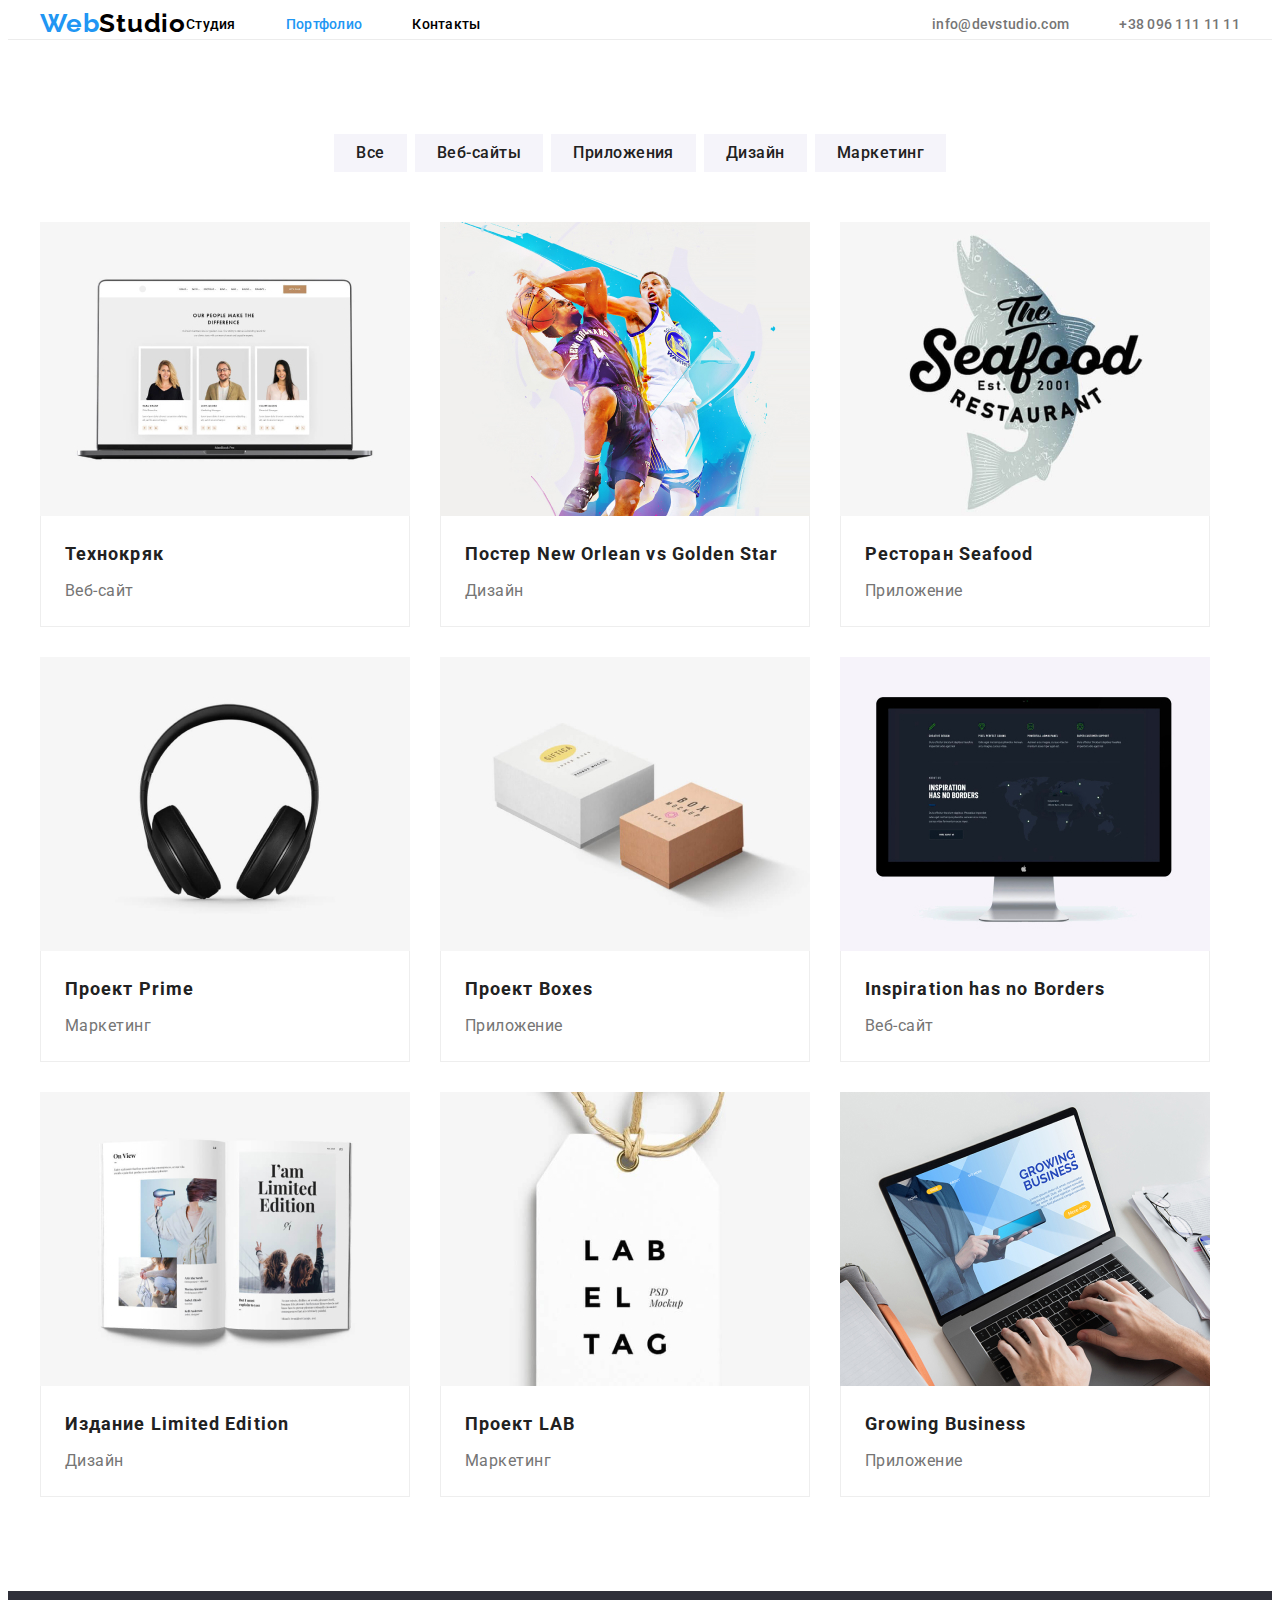
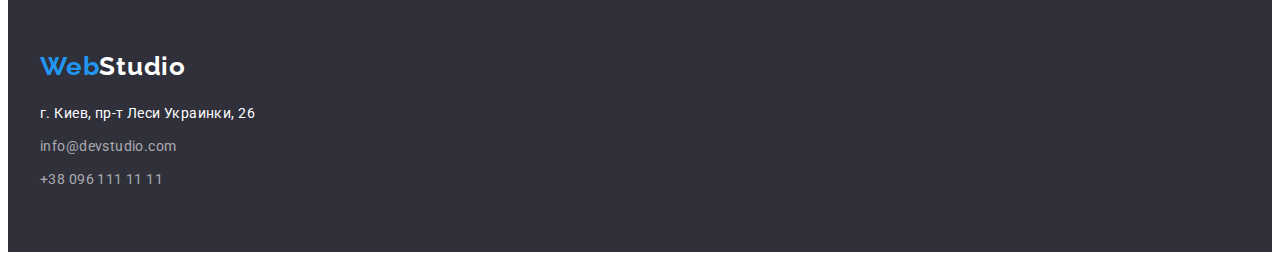
==== commit 49dfa605: "7 исправление" ====
--- a/portfolio.html
+++ b/portfolio.html
@@ -40,9 +40,10 @@
 
     <!--Основной контент-->
     <main>
-        <div class="container">
-            <h1 class="visually-hidden">Наши продукты</h1>
-            <section>
+    <!--Кнопки фильтра-->
+        <section>
+            <div class="container">
+                <h1 class="visually-hidden">Наши продукты</h1>
                 <ul class="filter-list list">
                     <li class="filter-item">
                         <button class="filter-button" type="button">Все</button>
@@ -60,8 +61,12 @@
                         <button class="filter-button" type="button">Маркетинг</button>
                     </li>
                 </ul>
-            
-                <ul class="projects-list list" >
+            </div>
+        </section>
+    <!--Карточки продуктов-->
+        <section>
+            <div class="container">
+                <ul class="projects-list list">
                     <li class="projects-item">
                         <img src="./images/portfolio/project1.jpg" alt="Проект веб-сайта Технокряк" width="370" height="294">
                         <div class="projects-title-name">
@@ -71,9 +76,9 @@
                     </li>
                     <li class="projects-item">
                         <img src="./images/portfolio/project2.jpg" alt="Два баскетболиста в схватке" width="370" height="294">
-                            <div class="projects-title-name">
+                        <div class="projects-title-name">
                             <h2 class="projects-title">Постер <span lang="en">New Orlean vs Golden Star</span></h2>
-                        <p class="projects-description">Дизайн</p>
+                            <p class="projects-description">Дизайн</p>
                         </div>
                     </li>
                     <li class="projects-item">
@@ -81,52 +86,53 @@
                         <div class="projects-title-name">
                             <h2 class="projects-title">Ресторан <span lang="en">Seafood</span></h2>
                             <p class="projects-description">Приложение</p>
-                        </div>                        
+                        </div>
                     </li>
                     <li class="projects-item">
                         <img src="./images/portfolio/project4.jpg" alt="Наушники" width="370" height="294">
                         <div class="projects-title-name">
                             <h2 class="projects-title">Проект <span lang="en">Prime</span></h2>
                             <p class="projects-description">Маркетинг</p>
-                        </div>                        
+                        </div>
                     </li>
                     <li class="projects-item">
                         <img src="./images/portfolio/project5.jpg" alt="Упаковочные коробочки" width="370" height="294">
                         <div class="projects-title-name">
                             <h2 class="projects-title">Проект <span lang="en">Boxes</span></h2>
                             <p class="projects-description">Приложение</p>
-                        </div>                        
+                        </div>
                     </li>
                     <li class="projects-item">
                         <img src="./images/portfolio/project6.jpg" alt="Монитор с веб-сайтом" width="370" height="294">
                         <div class="projects-title-name">
                             <h2 class="projects-title"><span lang="en">Inspiration has no Borders</span></h2>
                             <p class="projects-description">Веб-сайт</p>
-                        </div>                        
+                        </div>
                     </li>
                     <li class="projects-item">
                         <img src="./images/portfolio/project7.jpg" alt="Раскрытая книга" width="370" height="294">
                         <div class="projects-title-name">
                             <h2 class="projects-title">Издание <span lang="en">Limited Edition</span></h2>
                             <p class="projects-description">Дизайн</p>
-                        </div>                       
+                        </div>
                     </li>
                     <li class="projects-item">
                         <img src="./images/portfolio/project8.jpg" alt="Бирка с логотипом компаниии" width="370" height="294">
                         <div class="projects-title-name">
                             <h2 class="projects-title">Проект <span lang="en">LAB</span></h2>
                             <p class="projects-description">Маркетинг</p>
-                        </div>                        
+                        </div>
                     </li>
                     <li class="projects-item">
                         <img src="./images/portfolio/project9.jpg" alt="Приложение в ноутбуке" width="370" height="294">
                         <div class="projects-title-name">
                             <h2 class="projects-title"><span lang="en">Growing Business</span></h2>
                             <p class="projects-description">Приложение</p>
-                        </div>                        
-                        </li>
+                        </div>
+                    </li>
                 </ul>
-            </section>
+            </div>
+        </section>
         </div>
 
 
@@ -138,16 +144,17 @@
         <div class="container">
             <h2 class="visually-hidden">Подвал сайта</h2>
     
-            <p><a class="logo link" href="./index.html" lang="en"><span class="logo-web">Web</span><span
-                        class="logo-footer">Studio</span></a></p>
+            <a class="logo logo-footer link" href="./index.html" lang="en"><span class="logo-web">Web</span><span
+                    class="logo-footer-color">Studio</span></a>
     
             <address class="address">
                 <ul class="footer-list list">
-                    <li><a class="footer-link footer-link-address link" href="https://goo.gl/maps/F6Xvro93UMRjj7kQ9">г.
-                            Киев, пр-т Леси Украинки, 26</a></li>
-                    <li><a class="footer-link footer-link-mail link" href="mailto:info@devstudio.com"
-                            lang="en">info@devstudio.com</a></li>
-                    <li><a class="footer-link footer-link-contact link" href="tel:+380961111111">+38 096 111 11 11</a></li>
+                    <li class="footer-list-item"><a class="footer-link footer-link-address link"
+                            href="https://goo.gl/maps/F6Xvro93UMRjj7kQ9">г. Киев, пр-т Леси Украинки, 26</a></li>
+                    <li class="footer-list-item"><a class="footer-link footer-link-mail link"
+                            href="mailto:info@devstudio.com" lang="en">info@devstudio.com</a></li>
+                    <li class="footer-list-item"><a class="footer-link footer-link-contact link"
+                            href="tel:+380961111111">+38 096 111 11 11</a></li>
                 </ul>
             </address>
         </div>
--- a/css/styles.css
+++ b/css/styles.css
@@ -80,14 +80,18 @@
 /*стиль лого*/
 
 .logo {
+  font-family: var(--logo-font);
+  font-weight: 700;
+  font-size: 26px;
+  line-height: 1.19;
+  letter-spacing: 0.03em;
+  color: var(--main-color);
+}
+
+.logo-header {
   padding-top: 24px;
   padding-bottom: 25px;
-  font-family: var(--logo-font);
-  font-weight: 700;
-  font-size: 26px;
-  line-height: 1.19;
-  letter-spacing: 0.03em;
-  color: var(--main-color);
+  margin-right: 93px;
 }
 
 /*стиль надписи веб*/
@@ -123,10 +127,6 @@
 }
 .contact-item:not(:first-child) {
   margin-left: 50px;
-}
-
-.logo {
-  margin-right: 93px;
 }
 
 .nav-item:not(:last-child) {
@@ -319,8 +319,14 @@
 .team-item {
   background-color: var(--footer-color);
 }
+
+.team-info {
+  padding-top: 30px;
+  padding-bottom: 30px;
+  padding-left: 30px;
+  padding-right: 30px;
+}
 .team-name {
-  margin-top: 30px;
   font-weight: 500;
   font-size: 16px;
   line-height: 1.19;
@@ -331,7 +337,6 @@
 
 .team-position {
   margin-top: 10px;
-  margin-bottom: 30px;
   font-size: 16px;
   line-height: 1.19;
   text-align: center;
@@ -345,14 +350,14 @@
 .footer {
   background-color: var(--backround-footer);
   padding-top: 60px;
+  padding-bottom: 60px;
 }
 
 .address {
   margin-top: 20px;
-  padding-bottom: 60px;
-}
-/*цвет лого*/
-.logo-footer {
+}
+
+.logo-footer-color {
   color: var(--footer-color);
 }
 /*адресс*/
@@ -363,8 +368,7 @@
   color: var(--footer-color);
 }
 
-.footer-link-mail,
-.footer-link-address {
+.footer-list-item:not(:last-child) {
   margin-bottom: 9px;
 }
 
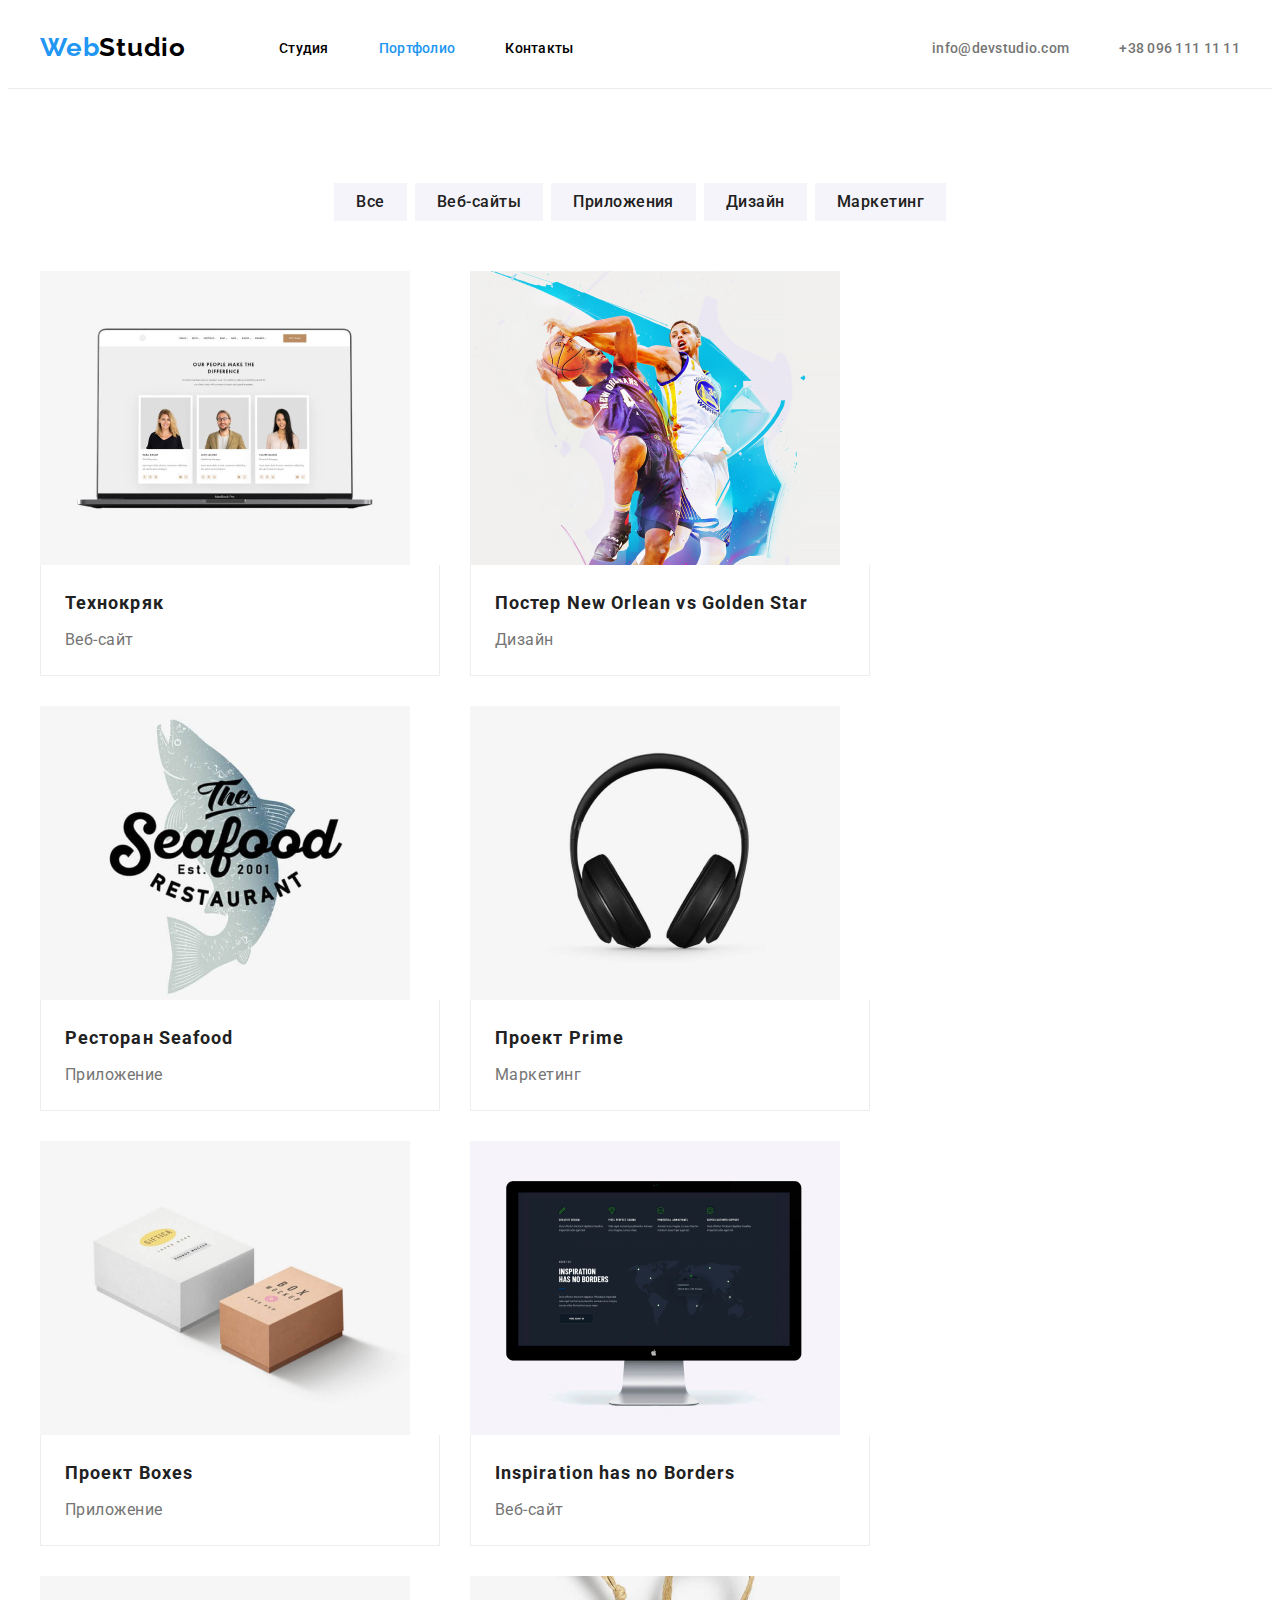
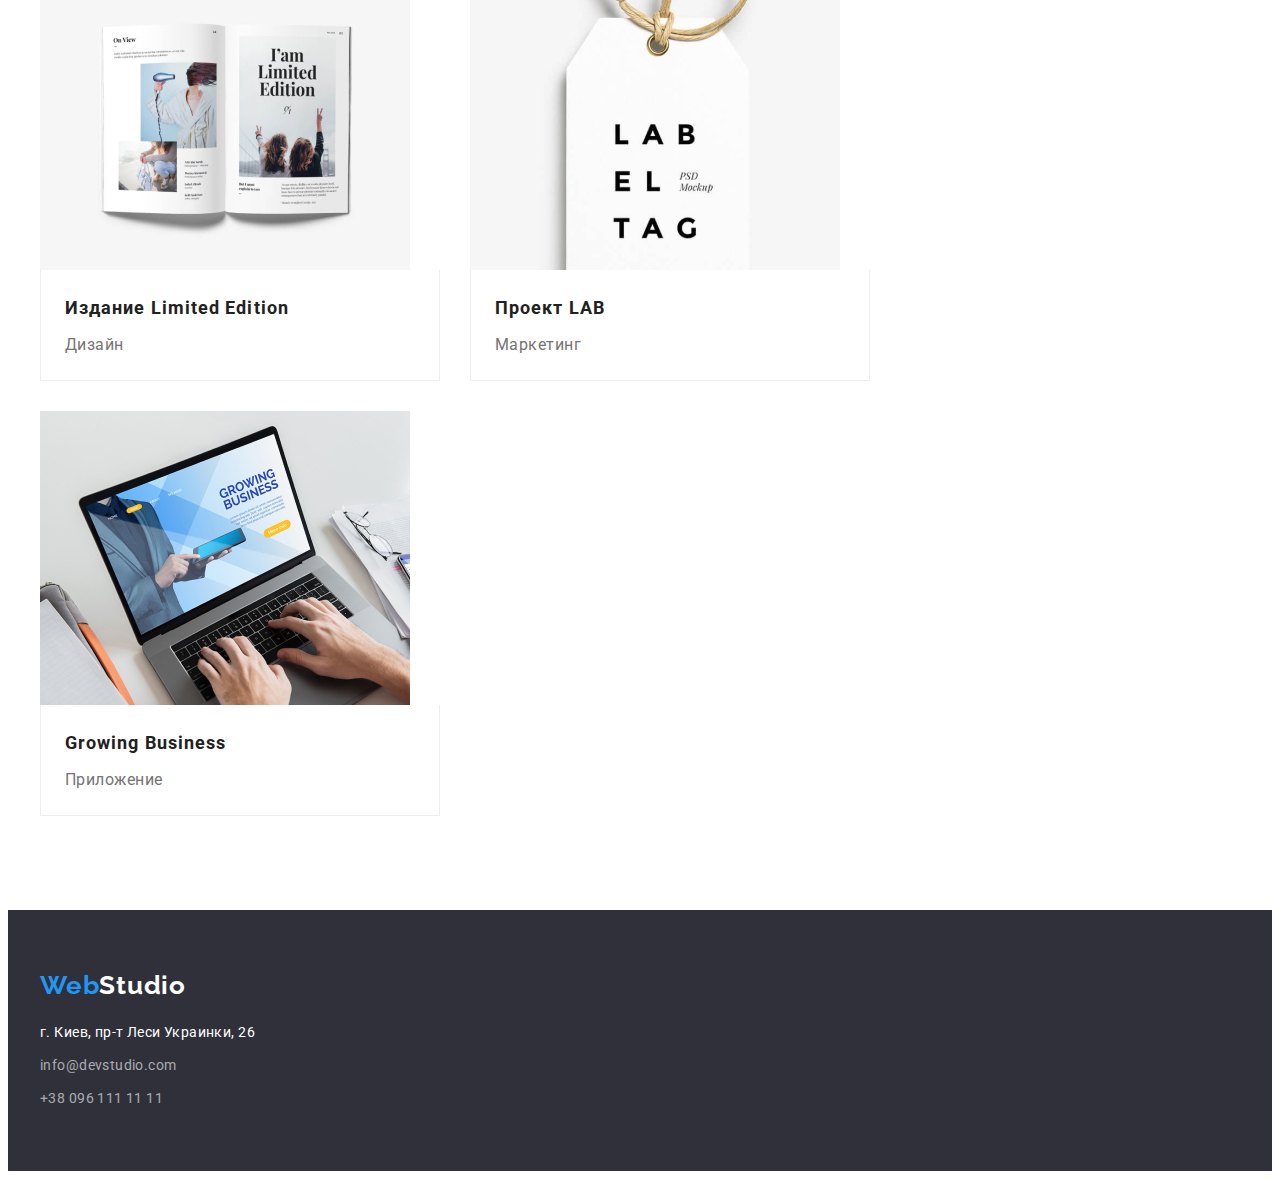
==== commit 8a4409ac: "Исправлено лого в портфолио" ====
--- a/portfolio.html
+++ b/portfolio.html
@@ -22,7 +22,7 @@
         <div class="container">
     
             <nav class="header-nav">
-                <a class="logo link" href="./index.html" lang="en"><span class="logo-web">Web</span>Studio</a>
+                <a class="logo logo-header link" href="./index.html" lang="en"><span class="logo-web">Web</span>Studio</a>
     
                 <ul class="nav-list list">
                     <li class="nav-item"><a class="nav-link link" href="./index.html">Студия</a></li>
@@ -41,7 +41,7 @@
     <!--Основной контент-->
     <main>
     <!--Кнопки фильтра-->
-        <section>
+        <section class="filter">
             <div class="container">
                 <h1 class="visually-hidden">Наши продукты</h1>
                 <ul class="filter-list list">
--- a/css/styles.css
+++ b/css/styles.css
@@ -382,11 +382,14 @@
 
 /*стиль фильтра*/
 
+.filter {
+  padding-top: var(--section-pt);
+  padding-bottom: 50px;
+}
+
 .filter-list {
   display: flex;
   justify-content: center;
-  padding-top: var(--section-pt);
-  margin-bottom: 50px;
 }
 
 .filter-button {
@@ -427,16 +430,18 @@
   margin-left: -30px;
   margin-top: -30px;
   padding-bottom: var(--section-pb);
-  flex-basis: calc((100% - 60px) / 3);
 }
 
 .projects-item {
   margin-left: 30px;
   margin-top: 30px;
+  flex-basis: calc((100% - 30px) / 3);
+  /*flex-basis: calc((100% - 60px) / 3);*/
   /*border: 1px solid #eeeeee;*/
 }
 
 .projects-title-name {
+  display: block;
   padding-left: 24px;
   padding-right: 24px;
   padding-top: 20px;
@@ -444,6 +449,8 @@
   border-left: 1px solid #eeeeee;
   border-bottom: 1px solid #eeeeee;
   border-right: 1px solid #eeeeee;
+  /*flex-basis: calc((100% - 30px) / 3);*/
+  /*flex-basis: calc((100% - 60px) / 3);*/
 }
 
 .projects-title {
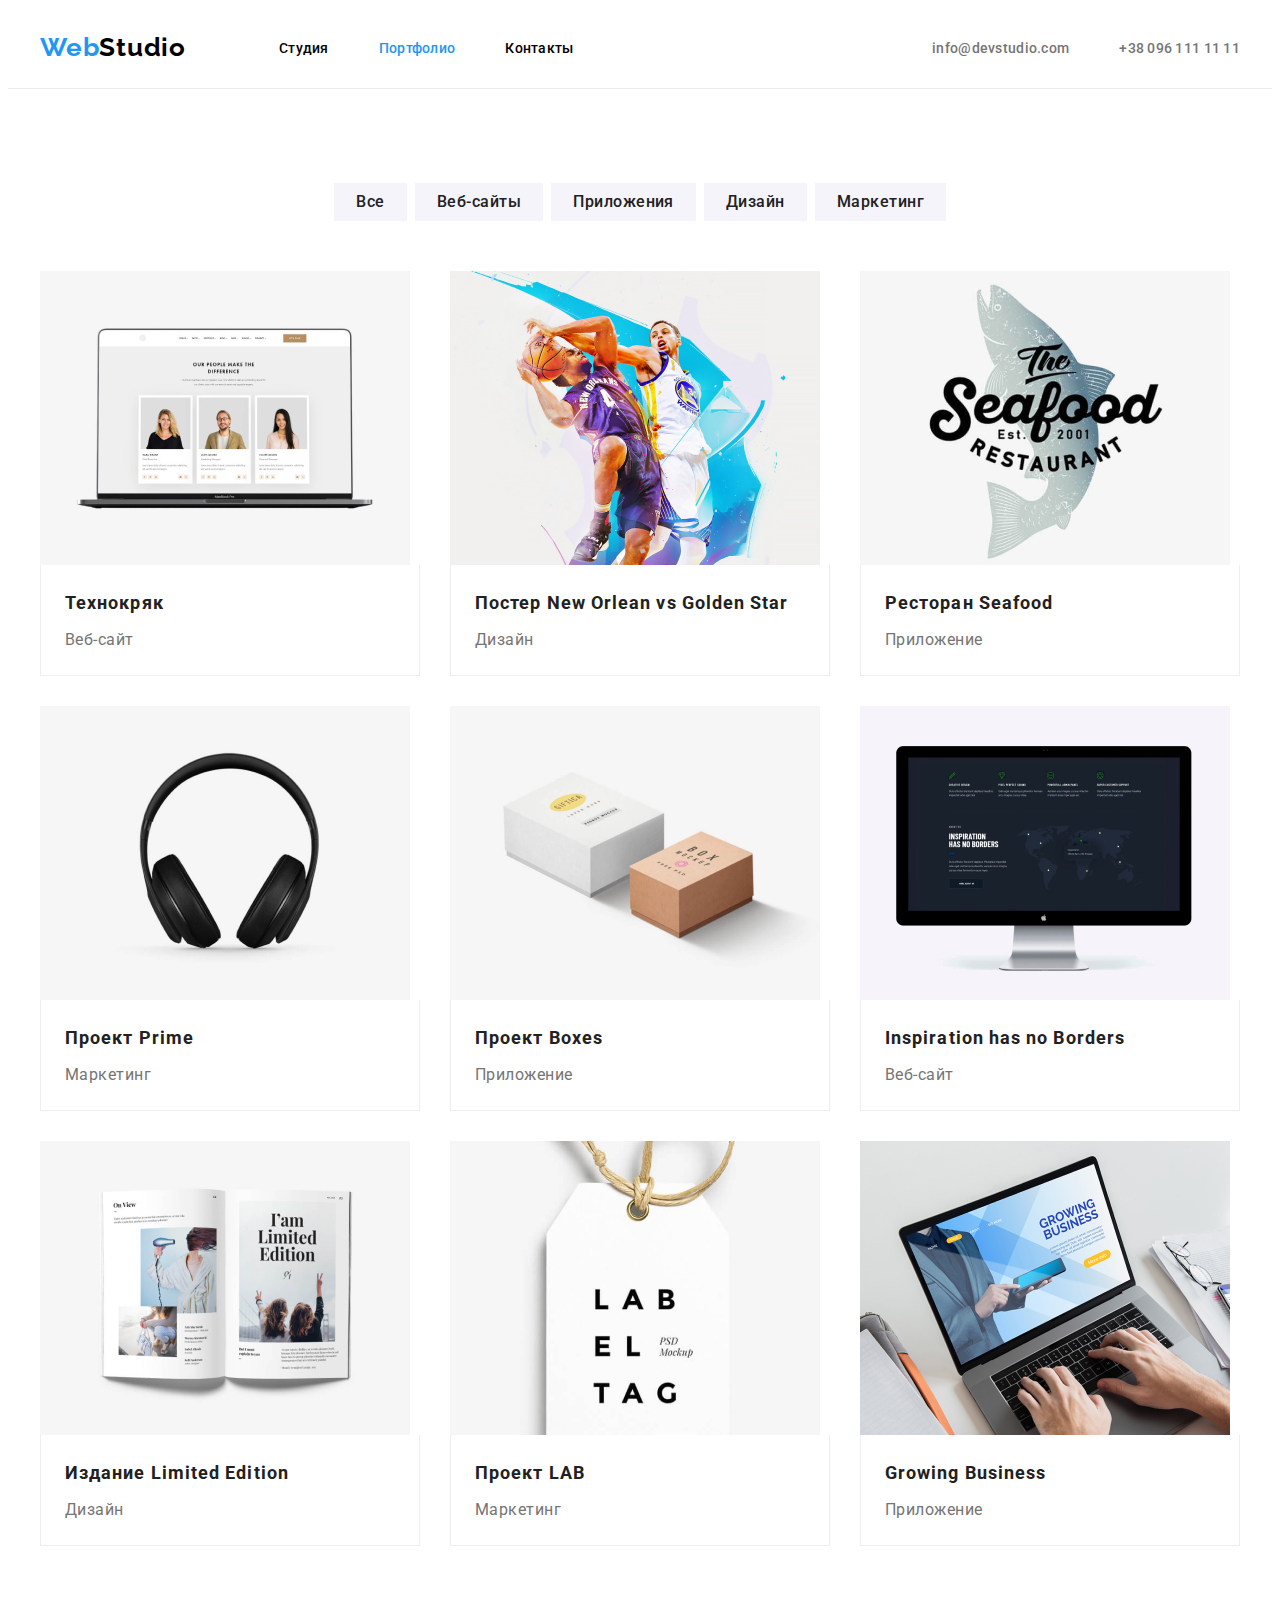
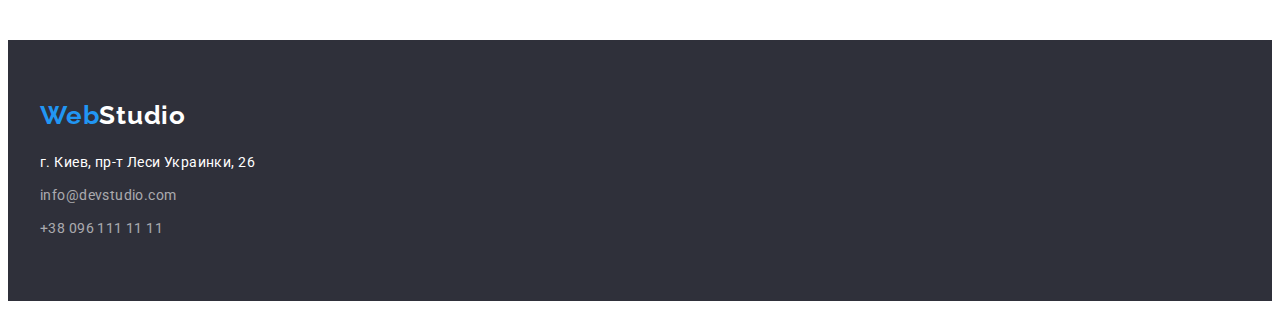
==== commit 5cf9ba30: "12 исправление" ====
--- a/portfolio.html
+++ b/portfolio.html
@@ -40,7 +40,6 @@
 
     <!--Основной контент-->
     <main>
-    <!--Кнопки фильтра-->
         <section class="filter">
             <div class="container">
                 <h1 class="visually-hidden">Наши продукты</h1>
@@ -61,11 +60,7 @@
                         <button class="filter-button" type="button">Маркетинг</button>
                     </li>
                 </ul>
-            </div>
-        </section>
-    <!--Карточки продуктов-->
-        <section>
-            <div class="container">
+                
                 <ul class="projects-list list">
                     <li class="projects-item">
                         <img src="./images/portfolio/project1.jpg" alt="Проект веб-сайта Технокряк" width="370" height="294">
@@ -133,7 +128,7 @@
                 </ul>
             </div>
         </section>
-        </div>
+        
 
 
     </main>
--- a/css/styles.css
+++ b/css/styles.css
@@ -276,7 +276,7 @@
   margin-top: -30px;
 }
 
-.activities-list-img {
+.activities-list-item {
   margin-left: 30px;
   margin-top: 30px;
   flex-basis: calc((100% - 60px) / 3);
@@ -384,12 +384,13 @@
 
 .filter {
   padding-top: var(--section-pt);
-  padding-bottom: 50px;
+  padding-bottom: var(--section-pb);
 }
 
 .filter-list {
   display: flex;
   justify-content: center;
+  margin-bottom: 50px;
 }
 
 .filter-button {
@@ -429,15 +430,12 @@
   flex-wrap: wrap;
   margin-left: -30px;
   margin-top: -30px;
-  padding-bottom: var(--section-pb);
 }
 
 .projects-item {
   margin-left: 30px;
   margin-top: 30px;
-  flex-basis: calc((100% - 30px) / 3);
-  /*flex-basis: calc((100% - 60px) / 3);*/
-  /*border: 1px solid #eeeeee;*/
+  flex-basis: calc((100% - 90px) / 3);
 }
 
 .projects-title-name {
@@ -449,8 +447,6 @@
   border-left: 1px solid #eeeeee;
   border-bottom: 1px solid #eeeeee;
   border-right: 1px solid #eeeeee;
-  /*flex-basis: calc((100% - 30px) / 3);*/
-  /*flex-basis: calc((100% - 60px) / 3);*/
 }
 
 .projects-title {
